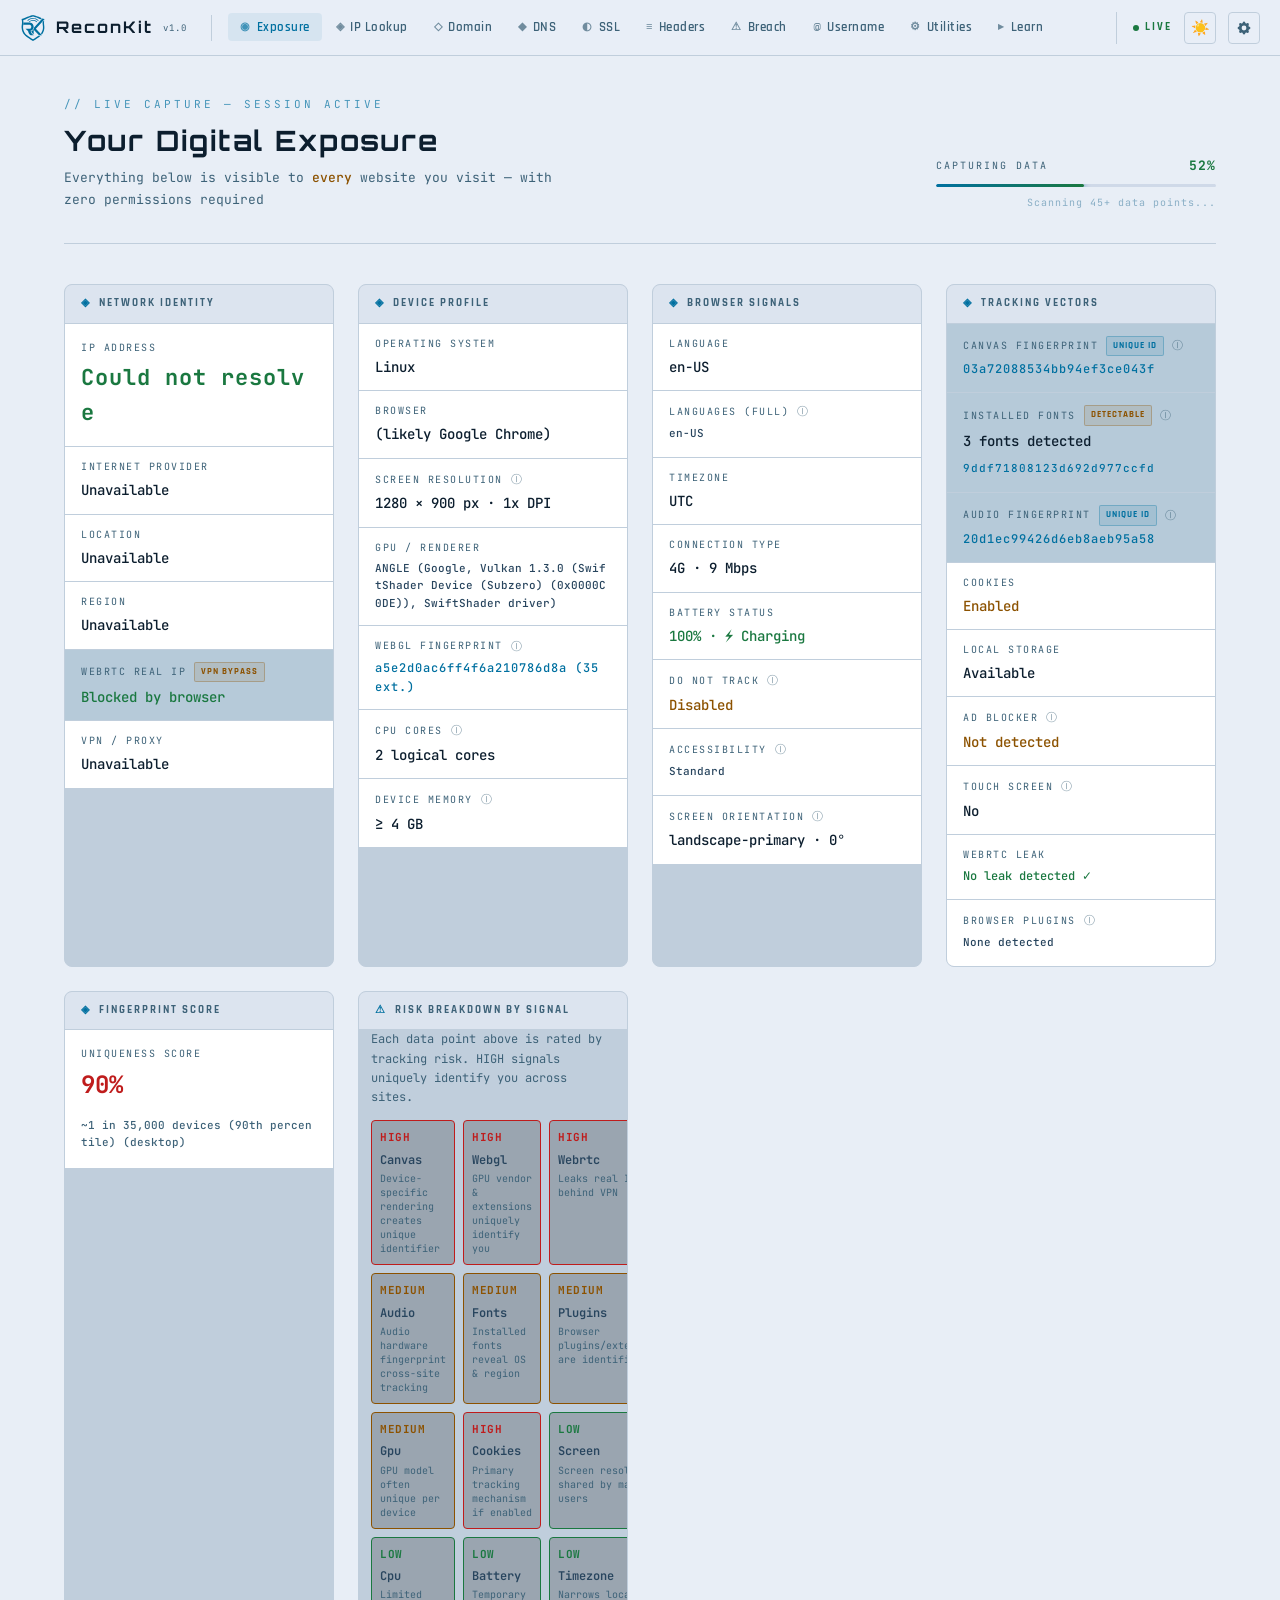
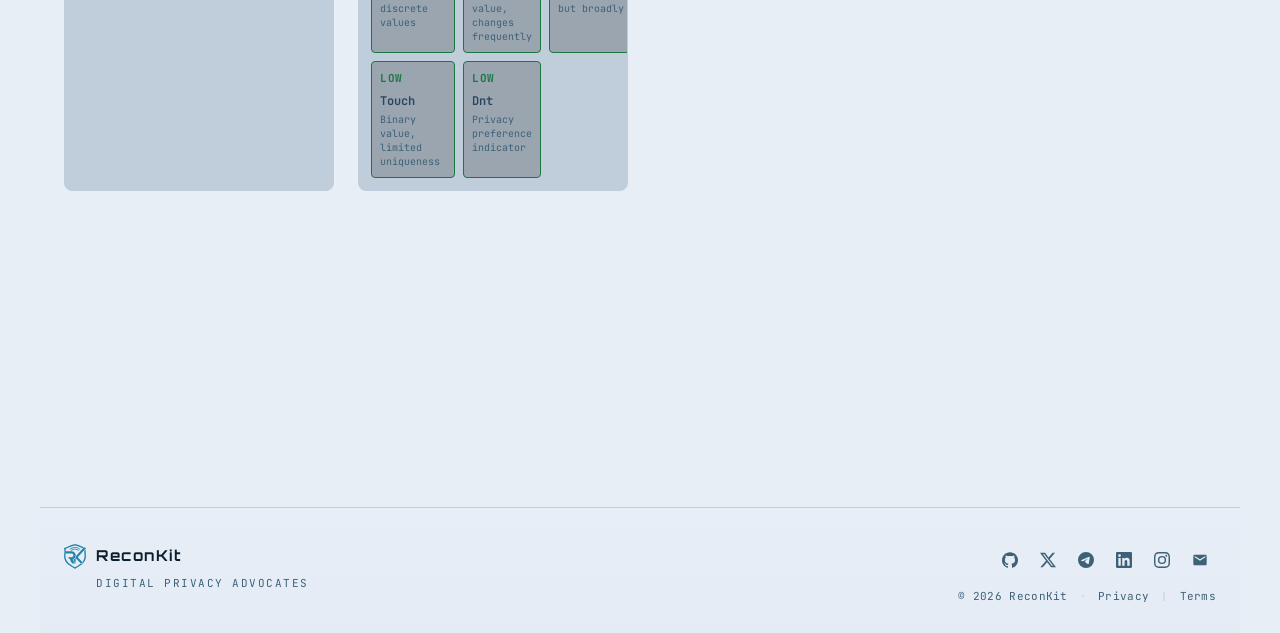
==== index.html @ b0b12876 "Add timeout protection, fix tooltips - tested locally" ====
<!DOCTYPE html>
<html lang="en">
<head>
  <meta charset="UTF-8">
  <meta name="viewport" content="width=device-width, initial-scale=1.0">
  <title>ReconKit — OSINT & Security Toolkit</title>
  <link rel="icon" type="image/svg+xml" href="favicon.svg">
  <link rel="preconnect" href="https://fonts.googleapis.com">
  <link href="https://fonts.googleapis.com/css2?family=JetBrains+Mono:ital,wght@0,300;0,400;0,500;0,700;1,400&family=Rajdhani:wght@500;600;700&display=swap" rel="stylesheet">
  <link rel="stylesheet" href="style.css">
</head>
<body>

<!-- NAVBAR -->
<nav class="navbar">
  <div class="nav-brand">
    <svg class="brand-hex" viewBox="0 0 9290 10550" fill="currentColor" style="fill-rule:evenodd;clip-rule:evenodd;" xmlns="http://www.w3.org/2000/svg">
      <path d="M7738.643,8437.781c-229.147,205.572 -467.789,389.697 -703.908,565.479c-1114.948,830.036 -2030.496,1278.165 -2386.121,1546.74c-355.625,-268.575 -1271.173,-716.704 -2386.121,-1546.74c-992.158,-738.624 -2028.857,-1624.56 -2218.492,-3629.979c-111.076,-1174.645 409.417,-2019.546 -40.326,-3703.83c1127.549,-252.01 1302.457,-501.795 2350.921,-926.39c1008.709,-408.496 2249.348,-679.248 2294.019,-743.06c44.67,63.812 1285.309,334.564 2294.019,743.06c592.116,239.789 905.621,423.824 1269.45,583.993l-404.946,443.285c-292.314,-138.849 -597.246,-297.542 -1080.732,-493.339c-770.318,-311.955 -1676.519,-542.881 -2077.79,-662.424c-401.271,119.543 -1307.472,350.469 -2077.79,662.424c-888.25,359.714 -1173.841,594.193 -1885.724,810.47c113.005,657.268 90.599,1193.023 38.614,1685.485c-55.892,529.474 -157.93,999.179 -106.212,1546.096c168.79,1784.975 1105.891,2564.706 1988.987,3222.137c849.226,632.217 1582.847,1043.31 2042.125,1322.249c459.279,-278.939 1192.899,-690.032 2042.125,-1322.249c78.746,-58.623 157.921,-118.219 236.942,-179.413l10.745,11.292c39.325,41.324 93.875,64.716 150.92,64.716l649.296,0Zm1441.876,-6254.901c-232.519,1355.506 171.895,2141.487 72.709,3190.401c-108.025,1142.381 -490.921,1921.492 -983.874,2517.039l-399.044,-428.385c406.495,-515.525 718.763,-1184.225 809.416,-2142.885c51.717,-546.917 -50.321,-1016.622 -106.212,-1546.096c-29.149,-276.132 -48.998,-565.875 -40.89,-883.02l647.896,-707.054Z"/>
      <path d="M757.074,3054.361l2588.592,0c1143.381,107.417 1565.839,1035.322 1578.218,1703.075c10.329,557.218 -357.32,1576.962 -1358.002,1636.875c174.967,48.746 177.763,233.521 222.301,355.162c216.286,590.721 489.896,1028.26 1209.106,1479.975l-1313.774,0c-611.476,-348.765 -891.708,-931.44 -1062.969,-1704.033l-1036.612,-901.862l1728.68,0c348.713,-6.941 648.748,-425.699 648.473,-842.599c-0.269,-408.086 -295.963,-829.191 -625.202,-809.025l-2652.218,-1.256l73.405,-916.313Z"/>
      <path d="M8300.537,8229.448l-1211.191,0l-2165.462,-2275.57l-1.89,1971.713c-468.466,-295.407 -790.094,-766.552 -989.084,-1384.469c666.399,-244.93 1058.169,-743.455 1169.424,-1501.014l3313.419,-3627.119c231.004,89.548 500.173,172.882 874.126,256.461c-10.72,40.147 -20.889,79.818 -30.529,119.028l-3450.495,3765.555l-1.504,-1.094l2493.186,2676.509Z"/>
      <path d="M3165.897,2908.978l-203.126,-206.747c494.867,-486.198 1203.521,-674.932 1686.307,-673.384c443.551,1.422 1099.958,141.388 1678.029,669.793l-195.548,213.928c-511.238,-467.314 -1091.141,-592.63 -1483.41,-593.888c-424.208,-1.36 -1047.43,163.092 -1482.253,590.297Z"/>
      <path d="M2564.238,2420.863l-205.523,-204.364c649.341,-653.023 1503.795,-959.2 2290.191,-957.612c750.353,1.514 1553.165,256.371 2282.588,942.656l-198.607,211.091c-666.486,-627.07 -1398.956,-862.529 -2084.566,-863.912c-715.711,-1.444 -1493.108,277.817 -2084.083,872.142Z"/>
    </svg>
    <span class="brand-name">ReconKit</span>
    <span class="brand-tag">v1.0</span>
  </div>

  <div class="nav-tools" id="navTools">
    <button class="nav-btn active" data-tool="exposure">
      <span class="nav-icon">◉</span> Exposure
    </button>
    <button class="nav-btn" data-tool="ip">
      <span class="nav-icon">◈</span> IP Lookup
    </button>
    <button class="nav-btn" data-tool="domain">
      <span class="nav-icon">◇</span> Domain
    </button>
    <button class="nav-btn" data-tool="dns">
      <span class="nav-icon">◆</span> DNS
    </button>
    <button class="nav-btn" data-tool="ssl">
      <span class="nav-icon">◐</span> SSL
    </button>
    <button class="nav-btn" data-tool="headers">
      <span class="nav-icon">≡</span> Headers
    </button>
    <button class="nav-btn" data-tool="breach">
      <span class="nav-icon">⚠</span> Breach
    </button>
    <button class="nav-btn" data-tool="username">
      <span class="nav-icon">@</span> Username
    </button>
    <button class="nav-btn" data-tool="utils">
      <span class="nav-icon">⚙</span> Utilities
    </button>
    <a class="nav-btn" href="learn.html" style="text-decoration:none">
      <span class="nav-icon">▸</span> Learn
    </a>
  </div>

  <div class="nav-right">
    <div class="live-indicator">
      <span class="live-dot"></span>
      <span>LIVE</span>
    </div>
    <button class="theme-toggle" id="themeToggle" title="Toggle light/dark mode">🌙</button>
    <button class="settings-btn" id="settingsBtn" title="API Keys">
      <svg viewBox="0 0 20 20" fill="currentColor" width="16" height="16">
        <path fill-rule="evenodd" d="M11.49 3.17c-.38-1.56-2.6-1.56-2.98 0a1.532 1.532 0 01-2.286.948c-1.372-.836-2.942.734-2.106 2.106.54.886.061 2.042-.947 2.287-1.561.379-1.561 2.6 0 2.978a1.532 1.532 0 01.947 2.287c-.836 1.372.734 2.942 2.106 2.106a1.532 1.532 0 012.287.947c.379 1.561 2.6 1.561 2.978 0a1.533 1.533 0 012.287-.947c1.372.836 2.942-.734 2.106-2.106a1.533 1.533 0 01.947-2.287c1.561-.379 1.561-2.6 0-2.978a1.532 1.532 0 01-.947-2.287c.836-1.372-.734-2.942-2.106-2.106a1.532 1.532 0 01-2.287-.947zM10 13a3 3 0 100-6 3 3 0 000 6z" clip-rule="evenodd"/>
      </svg>
    </button>
    <button class="hamburger" id="hamburger">☰</button>
  </div>
</nav>

<!-- MAIN: YOUR EXPOSURE -->
<main class="exposure-main" id="exposureMain">

  <div class="exposure-header">
    <div class="exposure-title-block">
      <div class="exposure-eyebrow">// LIVE CAPTURE — SESSION ACTIVE</div>
      <h1 class="exposure-h1">Your Digital Exposure</h1>
      <p class="exposure-sub">Everything below is visible to <em>every</em> website you visit — with zero permissions required</p>
    </div>
    <div class="scan-block">
      <div class="scan-meta">
        <span id="scanLabel" class="scan-label">INITIALISING CAPTURE</span>
        <span id="scanPct" class="scan-pct">0%</span>
      </div>
      <div class="scan-track">
        <div class="scan-fill" id="scanFill"></div>
      </div>
      <div class="scan-status" id="scanStatus">Scanning 45+ data points...</div>
    </div>
  </div>

  <!-- FINGERPRINT GRID -->
  <div class="fp-grid">

    <!-- NETWORK IDENTITY -->
    <div class="fp-section">
      <div class="fp-section-header">
        <span class="section-bullet">◈</span>
        <span>Network Identity</span>
      </div>
      <div class="fp-card fp-card--large">
        <div class="fp-label">IP Address</div>
        <div class="fp-value fp-value--ip loading" id="v-ip">Resolving...</div>
      </div>
      <div class="fp-card">
        <div class="fp-label">Internet Provider</div>
        <div class="fp-value loading" id="v-isp">Resolving...</div>
      </div>
      <div class="fp-card">
        <div class="fp-label">Location</div>
        <div class="fp-value loading" id="v-loc">Resolving...</div>
      </div>
      <div class="fp-card">
        <div class="fp-label">Region</div>
        <div class="fp-value loading" id="v-reg">Resolving...</div>
      </div>
      <div class="fp-card fp-card--alert">
        <div class="fp-label">
          WebRTC Real IP
          <span class="fp-badge fp-badge--warn">VPN Bypass</span>
        </div>
        <div class="fp-value loading" id="v-webrtc">Probing...</div>
      </div>
      <div class="fp-card">
        <div class="fp-label">VPN / Proxy</div>
        <div class="fp-value loading" id="v-vpn">Checking...</div>
      </div>
    </div>

    <!-- DEVICE PROFILE -->
    <div class="fp-section">
      <div class="fp-section-header">
        <span class="section-bullet">◈</span>
        <span>Device Profile</span>
      </div>
      <div class="fp-card">
        <div class="fp-label">Operating System</div>
        <div class="fp-value" id="v-os">—</div>
      </div>
      <div class="fp-card">
        <div class="fp-label">Browser</div>
        <div class="fp-value" id="v-browser">—</div>
      </div>
      <div class="fp-card">
        <div class="fp-label">Screen Resolution</div>
        <div class="fp-value" id="v-screen">—</div>
      </div>
      <div class="fp-card">
        <div class="fp-label">GPU / Renderer</div>
        <div class="fp-value fp-value--small" id="v-gpu">—</div>
      </div>
      <div class="fp-card">
        <div class="fp-label">WebGL Fingerprint</div>
        <div class="fp-value fp-value--hash" id="v-webgl-hash">Generating...</div>
      </div>
      <div class="fp-card">
        <div class="fp-label">CPU Cores</div>
        <div class="fp-value" id="v-cpu">—</div>
      </div>
      <div class="fp-card">
        <div class="fp-label">Device Memory</div>
        <div class="fp-value" id="v-ram">—</div>
      </div>
    </div>

    <!-- BROWSER SIGNALS -->
    <div class="fp-section">
      <div class="fp-section-header">
        <span class="section-bullet">◈</span>
        <span>Browser Signals</span>
      </div>
      <div class="fp-card">
        <div class="fp-label">Language</div>
        <div class="fp-value" id="v-lang">—</div>
      </div>
      <div class="fp-card">
        <div class="fp-label">Languages (Full)</div>
        <div class="fp-value fp-value--small" id="v-langs">—</div>
      </div>
      <div class="fp-card">
        <div class="fp-label">Timezone</div>
        <div class="fp-value" id="v-tz">—</div>
      </div>
      <div class="fp-card">
        <div class="fp-label">Connection Type</div>
        <div class="fp-value" id="v-conn">—</div>
      </div>
      <div class="fp-card">
        <div class="fp-label">Battery Status</div>
        <div class="fp-value" id="v-battery">—</div>
      </div>
      <div class="fp-card">
        <div class="fp-label">Do Not Track</div>
        <div class="fp-value" id="v-dnt">—</div>
      </div>
      <div class="fp-card">
        <div class="fp-label">Accessibility</div>
        <div class="fp-value fp-value--small" id="v-a11y">—</div>
      </div>
      <div class="fp-card">
        <div class="fp-label">Screen Orientation</div>
        <div class="fp-value" id="v-orientation">—</div>
      </div>
    </div>

    <!-- TRACKING VECTORS -->
    <div class="fp-section">
      <div class="fp-section-header">
        <span class="section-bullet">◈</span>
        <span>Tracking Vectors</span>
      </div>
      <div class="fp-card fp-card--alert">
        <div class="fp-label">
          Canvas Fingerprint
          <span class="fp-badge fp-badge--info">Unique ID</span>
        </div>
        <div class="fp-value fp-value--hash" id="v-canvas">Generating...</div>
      </div>
      <div class="fp-card fp-card--alert">
        <div class="fp-label">
          Installed Fonts
          <span class="fp-badge fp-badge--warn">Detectable</span>
        </div>
        <div class="fp-value" id="v-fonts">Scanning...</div>
        <div class="fp-value fp-value--hash" style="font-size:11px;margin-top:4px" id="v-fonts-hash">—</div>
      </div>
      <div class="fp-card fp-card--alert">
        <div class="fp-label">
          Audio Fingerprint
          <span class="fp-badge fp-badge--info">Unique ID</span>
        </div>
        <div class="fp-value fp-value--hash" id="v-audio">Rendering...</div>
      </div>
      <div class="fp-card">
        <div class="fp-label">Cookies</div>
        <div class="fp-value" id="v-cookies">—</div>
      </div>
      <div class="fp-card">
        <div class="fp-label">Local Storage</div>
        <div class="fp-value" id="v-storage">—</div>
      </div>
      <div class="fp-card">
        <div class="fp-label">Ad Blocker</div>
        <div class="fp-value" id="v-adblock">—</div>
      </div>
      <div class="fp-card">
        <div class="fp-label">Touch Screen</div>
        <div class="fp-value" id="v-touch">—</div>
      </div>
      <div class="fp-card">
        <div class="fp-label">WebRTC Leak</div>
        <div class="fp-value" id="v-webrtc-local" style="font-size:12px">—</div>
      </div>
      <div class="fp-card">
        <div class="fp-label">Browser Plugins</div>
        <div class="fp-value fp-value--small" id="v-plugins">—</div>
      </div>
    </div>

    <!-- FINGERPRINT METRICS -->
    <div class="fp-section">
      <div class="fp-section-header">
        <span class="section-bullet">◈</span>
        <span>Fingerprint Score</span>
      </div>
      <div class="fp-card fp-card--large">
        <div class="fp-label">Uniqueness Score</div>
        <div class="fp-value" id="v-uniqueness-score" style="font-size: 24px; font-weight: 700; color: var(--amber);">—%</div>
        <div class="fp-value fp-value--small" id="v-uniqueness-estimate" style="margin-top: 8px; color: var(--text-muted)">—</div>
      </div>
    </div>

    <!-- RISK BREAKDOWN -->
    <div class="fp-section fp-section--risk-breakdown">
      <div class="fp-section-header">
        <span class="section-bullet">⚠</span>
        <span>Risk Breakdown by Signal</span>
      </div>
      <p style="font-size:12px;color:var(--text-muted);margin-bottom:12px;padding:0 12px">Each data point above is rated by tracking risk. HIGH signals uniquely identify you across sites.</p>
      <div id="risk-breakdown-container" style="display:grid;grid-template-columns:1fr 1fr 1fr;gap:8px;padding:0 12px 12px 12px;margin-bottom:0">
        <!-- Populated by JavaScript -->
      </div>
    </div>

  </div><!-- /fp-grid -->

  <!-- CTA BLOCK -->
  <div class="cta-block" id="ctaBlock">
    <div class="cta-captured" id="ctaCaptured"></div>
    <div id="cta-buttons-container" style="display:flex;gap:12px;flex-wrap:wrap;justify-content:center">
      <button class="cta-btn" id="ctaBtn" onclick="openPanel('learn')">
        <span>This took 3 seconds. Learn how to take it back</span>
        <span class="cta-arrow">→</span>
      </button>
      <button class="cta-btn" id="rescanBtn" style="display:none;border-color:var(--cyan);background:none" onclick="location.reload()">
        <span>🔄 Re-scan for Changes</span>
        <span class="cta-arrow">→</span>
      </button>
    </div>
    <p class="cta-sub">No data is stored. This runs entirely in your browser.</p>
  </div>

</main>

<!-- ─── TOOL PANEL (slides in from right) ─── -->
<div class="panel-backdrop" id="panelBackdrop" onclick="closePanel()"></div>
<aside class="tool-panel" id="toolPanel">
  <div class="panel-header">
    <div>
      <div class="panel-eyebrow" id="panelEyebrow">RECONKIT TOOL</div>
      <div class="panel-title" id="panelTitle">Tool Name</div>
    </div>
    <button class="panel-close" onclick="closePanel()">✕</button>
  </div>
  <div class="panel-body" id="panelBody">
    <!-- Dynamically loaded -->
  </div>
</aside>

<!-- ─── SETTINGS MODAL ─── -->
<div class="modal-overlay" id="settingsModal">
  <div class="modal">
    <div class="modal-header">
      <span>API Key Settings</span>
      <button class="modal-close" onclick="closeSettings()">✕</button>
    </div>
    <div class="modal-body">
      <p class="modal-note">Keys are saved locally in your browser. Never sent anywhere except the respective API.</p>
      <div class="api-row">
        <label>AbuseIPDB <a href="https://www.abuseipdb.com/register" target="_blank" rel="noopener">Get free key ↗</a></label>
        <input type="text" id="key-abuseipdb" placeholder="Paste your AbuseIPDB key...">
      </div>
      <div class="api-row">
        <label>VirusTotal <a href="https://www.virustotal.com/gui/join-us" target="_blank" rel="noopener">Get free key ↗</a></label>
        <input type="text" id="key-virustotal" placeholder="Paste your VirusTotal key...">
      </div>
      <div class="api-row">
        <label>HaveIBeenPwned <a href="https://haveibeenpwned.com/API/Key" target="_blank" rel="noopener">Get key ($3.50/mo) ↗</a></label>
        <input type="text" id="key-hibp" placeholder="Paste your HIBP key...">
      </div>
      <button class="btn-primary" onclick="saveAPIKeys()">Save Keys</button>
    </div>
  </div>
</div>

<!-- FOOTER -->
<footer class="site-footer">
  <div class="footer-inner">
    <div class="footer-left">
      <div class="footer-brand">
        <svg class="footer-hex" viewBox="0 0 9290 10550" fill="currentColor" style="fill-rule:evenodd;clip-rule:evenodd;" xmlns="http://www.w3.org/2000/svg">
          <path d="M7738.643,8437.781c-229.147,205.572 -467.789,389.697 -703.908,565.479c-1114.948,830.036 -2030.496,1278.165 -2386.121,1546.74c-355.625,-268.575 -1271.173,-716.704 -2386.121,-1546.74c-992.158,-738.624 -2028.857,-1624.56 -2218.492,-3629.979c-111.076,-1174.645 409.417,-2019.546 -40.326,-3703.83c1127.549,-252.01 1302.457,-501.795 2350.921,-926.39c1008.709,-408.496 2249.348,-679.248 2294.019,-743.06c44.67,63.812 1285.309,334.564 2294.019,743.06c592.116,239.789 905.621,423.824 1269.45,583.993l-404.946,443.285c-292.314,-138.849 -597.246,-297.542 -1080.732,-493.339c-770.318,-311.955 -1676.519,-542.881 -2077.79,-662.424c-401.271,119.543 -1307.472,350.469 -2077.79,662.424c-888.25,359.714 -1173.841,594.193 -1885.724,810.47c113.005,657.268 90.599,1193.023 38.614,1685.485c-55.892,529.474 -157.93,999.179 -106.212,1546.096c168.79,1784.975 1105.891,2564.706 1988.987,3222.137c849.226,632.217 1582.847,1043.31 2042.125,1322.249c459.279,-278.939 1192.899,-690.032 2042.125,-1322.249c78.746,-58.623 157.921,-118.219 236.942,-179.413l10.745,11.292c39.325,41.324 93.875,64.716 150.92,64.716l649.296,0Zm1441.876,-6254.901c-232.519,1355.506 171.895,2141.487 72.709,3190.401c-108.025,1142.381 -490.921,1921.492 -983.874,2517.039l-399.044,-428.385c406.495,-515.525 718.763,-1184.225 809.416,-2142.885c51.717,-546.917 -50.321,-1016.622 -106.212,-1546.096c-29.149,-276.132 -48.998,-565.875 -40.89,-883.02l647.896,-707.054Z"/>
          <path d="M757.074,3054.361l2588.592,0c1143.381,107.417 1565.839,1035.322 1578.218,1703.075c10.329,557.218 -357.32,1576.962 -1358.002,1636.875c174.967,48.746 177.763,233.521 222.301,355.162c216.286,590.721 489.896,1028.26 1209.106,1479.975l-1313.774,0c-611.476,-348.765 -891.708,-931.44 -1062.969,-1704.033l-1036.612,-901.862l1728.68,0c348.713,-6.941 648.748,-425.699 648.473,-842.599c-0.269,-408.086 -295.963,-829.191 -625.202,-809.025l-2652.218,-1.256l73.405,-916.313Z"/>
          <path d="M8300.537,8229.448l-1211.191,0l-2165.462,-2275.57l-1.89,1971.713c-468.466,-295.407 -790.094,-766.552 -989.084,-1384.469c666.399,-244.93 1058.169,-743.455 1169.424,-1501.014l3313.419,-3627.119c231.004,89.548 500.173,172.882 874.126,256.461c-10.72,40.147 -20.889,79.818 -30.529,119.028l-3450.495,3765.555l-1.504,-1.094l2493.186,2676.509Z"/>
          <path d="M3165.897,2908.978l-203.126,-206.747c494.867,-486.198 1203.521,-674.932 1686.307,-673.384c443.551,1.422 1099.958,141.388 1678.029,669.793l-195.548,213.928c-511.238,-467.314 -1091.141,-592.63 -1483.41,-593.888c-424.208,-1.36 -1047.43,163.092 -1482.253,590.297Z"/>
          <path d="M2564.238,2420.863l-205.523,-204.364c649.341,-653.023 1503.795,-959.2 2290.191,-957.612c750.353,1.514 1553.165,256.371 2282.588,942.656l-198.607,211.091c-666.486,-627.07 -1398.956,-862.529 -2084.566,-863.912c-715.711,-1.444 -1493.108,277.817 -2084.083,872.142Z"/>
        </svg>
        <span class="footer-brand-text">ReconKit</span>
      </div>
      <span class="footer-tagline">Digital Privacy Advocates</span>
    </div>
    <div class="footer-right">
      <div class="footer-social">
        <a href="#" class="footer-social-link" title="GitHub" aria-label="GitHub">
          <svg viewBox="0 0 24 24" xmlns="http://www.w3.org/2000/svg"><path d="M12 .297c-6.63 0-12 5.373-12 12 0 5.303 3.438 9.8 8.205 11.385.6.113.82-.258.82-.577 0-.285-.01-1.04-.015-2.04-3.338.724-4.042-1.61-4.042-1.61C4.422 18.07 3.633 17.7 3.633 17.7c-1.087-.744.084-.729.084-.729 1.205.084 1.838 1.236 1.838 1.236 1.07 1.835 2.809 1.305 3.495.998.108-.776.417-1.305.76-1.605-2.665-.3-5.466-1.332-5.466-5.93 0-1.31.465-2.38 1.235-3.22-.135-.303-.54-1.523.105-3.176 0 0 1.005-.322 3.3 1.23.96-.267 1.98-.399 3-.405 1.02.006 2.04.138 3 .405 2.28-1.552 3.285-1.23 3.285-1.23.645 1.653.24 2.873.12 3.176.765.84 1.23 1.91 1.23 3.22 0 4.61-2.805 5.625-5.475 5.92.42.36.81 1.096.81 2.22 0 1.606-.015 2.896-.015 3.286 0 .315.21.69.825.57C20.565 22.092 24 17.592 24 12.297c0-6.627-5.373-12-12-12"/></svg>
        </a>
        <a href="#" class="footer-social-link" title="X" aria-label="X">
          <svg viewBox="0 0 24 24" xmlns="http://www.w3.org/2000/svg"><path d="M18.901 1.153h3.68l-8.04 9.19L24 22.846h-7.406l-5.8-7.584-6.638 7.584H.474l8.6-9.83L0 1.154h7.594l5.243 6.932ZM17.61 20.644h2.039L6.486 3.24H4.298Z"/></svg>
        </a>
        <a href="#" class="footer-social-link" title="Telegram" aria-label="Telegram">
          <svg viewBox="0 0 24 24" xmlns="http://www.w3.org/2000/svg"><path d="M11.944 0A12 12 0 0 0 0 12a12 12 0 0 0 12 12 12 12 0 0 0 12-12A12 12 0 0 0 12 0a12 12 0 0 0-.056 0zm4.962 7.224c.1-.002.321.023.465.14a.506.506 0 0 1 .171.325c.016.093.036.306.02.472-.18 1.898-.962 6.502-1.36 8.627-.168.9-.499 1.201-.82 1.23-.696.065-1.225-.46-1.9-.902-1.056-.693-1.653-1.124-2.678-1.8-1.185-.78-.417-1.21.258-1.91.177-.184 3.247-2.977 3.307-3.23.007-.032.014-.15-.056-.212s-.174-.041-.249-.024c-.106.024-1.793 1.14-5.061 3.345-.48.33-.913.49-1.302.48-.428-.008-1.252-.241-1.865-.44-.752-.245-1.349-.374-1.297-.789.027-.216.325-.437.893-.663 3.498-1.524 5.83-2.529 6.998-3.014 3.332-1.386 4.025-1.627 4.476-1.635z"/></svg>
        </a>
        <a href="#" class="footer-social-link" title="LinkedIn" aria-label="LinkedIn">
          <svg viewBox="0 0 24 24" xmlns="http://www.w3.org/2000/svg"><path d="M20.447 20.452h-3.554v-5.569c0-1.328-.027-3.037-1.852-3.037-1.853 0-2.136 1.445-2.136 2.939v5.667H9.351V9h3.414v1.561h.046c.477-.9 1.637-1.85 3.37-1.85 3.601 0 4.267 2.37 4.267 5.455v6.286zM5.337 7.433a2.062 2.062 0 0 1-2.063-2.065 2.064 2.064 0 1 1 2.063 2.065zm1.782 13.019H3.555V9h3.564v11.452zM22.225 0H1.771C.792 0 0 .774 0 1.729v20.542C0 23.227.792 24 1.771 24h20.451C23.2 24 24 23.227 24 22.271V1.729C24 .774 23.2 0 22.222 0h.003z"/></svg>
        </a>
        <a href="#" class="footer-social-link" title="Instagram" aria-label="Instagram">
          <svg viewBox="0 0 24 24" xmlns="http://www.w3.org/2000/svg"><path d="M12 2.163c3.204 0 3.584.012 4.85.07 3.252.148 4.771 1.691 4.919 4.919.058 1.265.069 1.645.069 4.849 0 3.205-.012 3.584-.069 4.849-.149 3.225-1.664 4.771-4.919 4.919-1.266.058-1.644.07-4.85.07-3.204 0-3.584-.012-4.849-.07-3.26-.149-4.771-1.699-4.919-4.92-.058-1.265-.07-1.644-.07-4.849 0-3.204.013-3.583.07-4.849.149-3.227 1.664-4.771 4.919-4.919 1.266-.057 1.645-.069 4.849-.069zm0-2.163c-3.259 0-3.667.014-4.947.072-4.358.2-6.78 2.618-6.98 6.98-.059 1.281-.073 1.689-.073 4.948 0 3.259.014 3.668.072 4.948.2 4.358 2.618 6.78 6.98 6.98 1.281.058 1.689.072 4.948.072 3.259 0 3.668-.014 4.948-.072 4.354-.2 6.782-2.618 6.979-6.98.059-1.28.073-1.689.073-4.948 0-3.259-.014-3.667-.072-4.947-.196-4.354-2.617-6.78-6.979-6.98C15.668.014 15.259 0 12 0zm0 5.838a6.162 6.162 0 1 0 0 12.324 6.162 6.162 0 0 0 0-12.324zM12 16a4 4 0 1 1 0-8 4 4 0 0 1 0 8zm6.406-11.845a1.44 1.44 0 1 0 0 2.881 1.44 1.44 0 0 0 0-2.881z"/></svg>
        </a>
        <a href="mailto:#" class="footer-social-link" title="Email" aria-label="Email">
          <svg viewBox="0 0 24 24" xmlns="http://www.w3.org/2000/svg"><path d="M20 4H4c-1.1 0-2 .9-2 2v12c0 1.1.9 2 2 2h16c1.1 0 2-.9 2-2V6c0-1.1-.9-2-2-2zm0 4-8 5-8-5V6l8 5 8-5v2z"/></svg>
        </a>
      </div>
      <div class="footer-bottom-row">
        <span>&#169; 2026 ReconKit</span>
        <span class="footer-link-divider">&#183;</span>
        <a href="privacy.html" class="footer-link">Privacy</a>
        <span class="footer-link-divider">|</span>
        <a href="terms.html" class="footer-link">Terms</a>
      </div>
    </div>
  </div>
</footer>

<script src="script.js"></script>
</body>
</html>
---- style.css ----
@import url('https://fonts.googleapis.com/css2?family=Orbitron:wght@500;700;900&family=JetBrains+Mono:ital,wght@0,300;0,400;0,500;0,700;1,400&family=Rajdhani:wght@500;600;700&display=swap');

/* ─── DESIGN TOKENS ─── */
:root {
  --bg:         #0b1622;
  --bg2:        #0f1e2e;
  --bg3:        #132030;
  --surface:    #172638;
  --surface2:   #1d2f42;
  --border:     #1f3a56;
  --border2:    #2b5070;

  --cyan:       #00e5ff;
  --cyan-dim:   rgba(0, 229, 255, 0.12);
  --cyan-glow:  0 0 20px rgba(0, 229, 255, 0.25);
  --green:      #00ff88;
  --green-dim:  rgba(0, 255, 136, 0.10);
  --red:        #ff3d3d;
  --red-dim:    rgba(255, 61, 61, 0.13);
  --amber:      #ffaa00;
  --amber-dim:  rgba(255, 170, 0, 0.12);

  --text:       #b8d4e8;
  --text-bright:#e8f4ff;
  --text-muted: #7aaac8;
  --text-dim:   #3d6680;

  --font-brand: 'Orbitron', monospace;
  --font-mono:  'JetBrains Mono', monospace;
  --font-ui:    'Rajdhani', sans-serif;

  --navbar-h:   56px;
  --panel-w:    480px;
  --radius:     4px;
  --radius-lg:  8px;
}

/* ─── RESET ─── */
*, *::before, *::after { box-sizing: border-box; margin: 0; padding: 0; }

html { scroll-behavior: smooth; }

body {
  background: var(--bg);
  color: var(--text);
  font-family: var(--font-mono);
  font-size: 13px;
  line-height: 1.6;
  min-height: 100vh;
  overflow-x: hidden;
}

/* Scanline overlay */
body::before {
  content: '';
  position: fixed;
  inset: 0;
  background: repeating-linear-gradient(
    0deg,
    transparent,
    transparent 2px,
    rgba(0, 0, 0, 0.015) 2px,
    rgba(0, 0, 0, 0.015) 4px
  );
  pointer-events: none;
  z-index: 1000;
}

a { color: var(--cyan); text-decoration: none; }
a:hover { text-decoration: underline; }

/* ─── NAVBAR ─── */
.navbar {
  position: fixed;
  top: 0; left: 0; right: 0;
  height: var(--navbar-h);
  background: rgba(15, 30, 46, 0.97);
  border-bottom: 1px solid var(--border);
  display: flex;
  align-items: center;
  gap: 0;
  z-index: 900;
  backdrop-filter: blur(12px);
  -webkit-backdrop-filter: blur(12px);
  padding: 0 20px;
}

.nav-brand {
  display: flex;
  align-items: center;
  gap: 10px;
  padding-right: 24px;
  border-right: 1px solid var(--border);
  flex-shrink: 0;
}

.brand-hex {
  width: 26px;
  height: 26px;
  color: var(--cyan);
}

.brand-name {
  font-family: var(--font-brand);
  font-size: 16px;
  font-weight: 700;
  color: var(--text-bright);
  letter-spacing: 2px;
}

.brand-tag {
  font-size: 9px;
  color: var(--text-muted);
  letter-spacing: 1px;
  margin-top: 2px;
}

.nav-tools {
  display: flex;
  align-items: center;
  gap: 2px;
  padding: 0 16px;
  flex: 1;
  overflow-x: auto;
  scrollbar-width: none;
}
.nav-tools::-webkit-scrollbar { display: none; }

.nav-btn {
  background: none;
  border: none;
  color: var(--text-muted);
  font-family: var(--font-ui);
  font-size: 13px;
  font-weight: 600;
  letter-spacing: 0.5px;
  padding: 6px 12px;
  border-radius: var(--radius);
  cursor: pointer;
  display: flex;
  align-items: center;
  gap: 6px;
  white-space: nowrap;
  transition: color 0.2s, background 0.2s;
}

.nav-btn:hover {
  color: var(--text);
  background: var(--surface);
}

.nav-btn.active {
  color: var(--cyan);
  background: var(--cyan-dim);
}

.nav-icon {
  font-size: 11px;
  opacity: 0.7;
}

.nav-right {
  display: flex;
  align-items: center;
  gap: 12px;
  padding-left: 16px;
  border-left: 1px solid var(--border);
  flex-shrink: 0;
}

.live-indicator {
  display: flex;
  align-items: center;
  gap: 6px;
  font-family: var(--font-ui);
  font-size: 11px;
  font-weight: 700;
  color: var(--green);
  letter-spacing: 2px;
}

.live-dot {
  width: 6px; height: 6px;
  border-radius: 50%;
  background: var(--green);
  animation: livePulse 1.5s ease-in-out infinite;
}

@keyframes livePulse {
  0%, 100% { opacity: 1; box-shadow: 0 0 6px var(--green); }
  50% { opacity: 0.4; box-shadow: none; }
}

.settings-btn {
  background: none;
  border: 1px solid var(--border);
  color: var(--text-muted);
  width: 32px; height: 32px;
  border-radius: var(--radius);
  cursor: pointer;
  display: flex;
  align-items: center;
  justify-content: center;
  transition: color 0.2s, border-color 0.2s;
}
.settings-btn:hover { color: var(--cyan); border-color: var(--cyan); }

.hamburger {
  display: none;
  background: none;
  border: none;
  color: var(--text-muted);
  font-size: 20px;
  cursor: pointer;
  padding: 4px;
}

/* ─── EXPOSURE MAIN ─── */
.exposure-main {
  margin-top: var(--navbar-h);
  padding: 40px 24px 20px;
  max-width: 1200px;
  margin-left: auto;
  margin-right: auto;
  margin-top: calc(var(--navbar-h) + 0px);
}

/* ─── EXPOSURE HEADER ─── */
.exposure-header {
  display: grid;
  grid-template-columns: 1fr auto;
  gap: 40px;
  align-items: end;
  margin-bottom: 40px;
  padding-bottom: 32px;
  border-bottom: 1px solid var(--border);
}

.exposure-eyebrow {
  font-size: 11px;
  letter-spacing: 3px;
  color: var(--cyan);
  margin-bottom: 10px;
  opacity: 0.7;
}

.exposure-h1 {
  font-family: var(--font-brand);
  font-size: 28px;
  font-weight: 700;
  color: var(--text-bright);
  letter-spacing: 2px;
  margin-bottom: 10px;
  line-height: 1.2;
}

.exposure-sub {
  font-size: 13px;
  color: var(--text-muted);
  line-height: 1.7;
  max-width: 500px;
}
.exposure-sub em { color: var(--amber); font-style: normal; font-weight: 500; }

.scan-block {
  min-width: 280px;
  max-width: 320px;
}

.scan-meta {
  display: flex;
  justify-content: space-between;
  align-items: center;
  margin-bottom: 8px;
}

.scan-label {
  font-size: 10px;
  letter-spacing: 2px;
  color: var(--text-muted);
}

.scan-pct {
  font-size: 13px;
  font-weight: 700;
  color: var(--green);
  letter-spacing: 1px;
}

.scan-track {
  height: 3px;
  background: var(--surface2);
  border-radius: 2px;
  overflow: hidden;
  margin-bottom: 8px;
}

.scan-fill {
  height: 100%;
  width: 0%;
  background: linear-gradient(90deg, var(--cyan), var(--green));
  border-radius: 2px;
  transition: width 0.08s linear;
  box-shadow: 0 0 8px var(--cyan);
}

.scan-status {
  font-size: 10px;
  color: var(--text-dim);
  letter-spacing: 1px;
  text-align: right;
}

/* ─── FINGERPRINT GRID ─── */
.fp-grid {
  display: grid;
  grid-template-columns: repeat(auto-fit, minmax(260px, 1fr));
  gap: 24px;
  margin-bottom: 12px;
}

.fp-section {
  display: flex;
  flex-direction: column;
  gap: 1px;
  background: var(--border);
  border: 1px solid var(--border);
  border-radius: var(--radius-lg);
  overflow: hidden;
}

.fp-section-header {
  display: flex;
  align-items: center;
  gap: 8px;
  padding: 10px 16px;
  background: var(--surface);
  font-family: var(--font-ui);
  font-size: 11px;
  font-weight: 700;
  letter-spacing: 2px;
  color: var(--text-muted);
  text-transform: uppercase;
}

.section-bullet { color: var(--cyan); }

.fp-card {
  background: var(--bg2);
  padding: 12px 16px;
  display: flex;
  flex-direction: column;
  gap: 4px;
  transition: background 0.15s;
}

.fp-card:hover { background: var(--surface2); }

.fp-card--large { padding: 16px; }

.fp-card--alert { background: rgba(0, 229, 255, 0.03); }
.fp-card--alert:hover { background: rgba(0, 229, 255, 0.06); }

.fp-label {
  font-size: 10px;
  letter-spacing: 1.5px;
  color: var(--text-muted);
  text-transform: uppercase;
  display: flex;
  align-items: center;
  gap: 8px;
}

.fp-badge {
  font-size: 9px;
  letter-spacing: 1px;
  padding: 2px 6px;
  border-radius: 2px;
  font-family: var(--font-ui);
  font-weight: 700;
}

.fp-badge--warn {
  background: var(--amber-dim);
  color: var(--amber);
  border: 1px solid rgba(255, 170, 0, 0.3);
}

.fp-badge--info {
  background: var(--cyan-dim);
  color: var(--cyan);
  border: 1px solid rgba(0, 229, 255, 0.3);
}

.fp-value {
  font-size: 14px;
  color: var(--text-bright);
  font-weight: 500;
  word-break: break-all;
  min-height: 20px;
}

.fp-value--ip {
  font-size: 22px;
  font-weight: 700;
  color: var(--green);
  letter-spacing: 1px;
}

.fp-value--small { font-size: 11px; color: var(--text); }
.fp-value--hash  { font-size: 12px; color: var(--cyan); letter-spacing: 1px; }

.fp-value.loading {
  color: var(--text-dim);
  font-size: 12px;
  animation: loadPulse 1.4s ease-in-out infinite;
  text-shadow: 0 0 8px rgba(0, 229, 255, 0.15);
}

@keyframes loadPulse {
  0%, 100% { opacity: 1; }
  50% { opacity: 0.3; }
}

/* Glow effect on fingerprinting cards */
.fp-card--alert.loading-parent .fp-value.loading {
  text-shadow: 0 0 12px rgba(0, 229, 255, 0.3);
}

/* Highlight for changed values */
.fp-value.changed {
  animation: highlightPulse 0.8s ease-out forwards;
}

@keyframes highlightPulse {
  0% { background: rgba(255, 170, 0, 0.5); box-shadow: 0 0 8px rgba(255, 170, 0, 0.4); }
  100% { background: transparent; box-shadow: none; }
}

/* Keyboard focus states for accessibility */
.fp-card:focus-within {
  outline: 2px solid var(--cyan);
  outline-offset: -1px;
}

.fp-value:focus {
  outline: 1px dotted var(--cyan);
  outline-offset: 2px;
}

/* Info icon styling for tooltips */
.info-icon {
  display: inline-block;
  cursor: help;
  user-select: none;
  transition: opacity 0.2s, text-shadow 0.2s;
}

.fp-label:hover .info-icon {
  opacity: 1 !important;
  text-shadow: 0 0 4px rgba(0, 229, 255, 0.6);
}

/* Tooltip styling using title attribute */
.fp-label[title], .info-icon[title], .fp-value[title] {
  position: relative;
  cursor: help;
}

/* Status colors */
.val--good  { color: var(--green) !important; }
.val--warn  { color: var(--amber) !important; }
.val--bad   { color: var(--red) !important; }
.val--info  { color: var(--cyan) !important; }

/* ─── CTA BLOCK ─── */
.cta-block {
  display: flex;
  flex-direction: column;
  align-items: center;
  gap: 16px;
  padding: 48px 24px;
  border: 1px solid var(--border);
  border-radius: var(--radius-lg);
  background: var(--surface);
  text-align: center;
  opacity: 0;
  transition: opacity 0.8s ease;
}
.cta-block.visible { opacity: 1; }

.cta-captured {
  font-size: 11px;
  letter-spacing: 2px;
  color: var(--text-muted);
}

.cta-btn {
  display: inline-flex;
  align-items: center;
  gap: 12px;
  background: var(--cyan-dim);
  border: 1px solid var(--cyan);
  color: var(--cyan);
  font-family: var(--font-mono);
  font-size: 15px;
  font-weight: 500;
  padding: 14px 28px;
  border-radius: var(--radius);
  cursor: pointer;
  transition: background 0.2s, box-shadow 0.2s;
  letter-spacing: 0.5px;
}

.cta-btn:hover {
  background: rgba(0, 229, 255, 0.25);
  box-shadow: var(--cyan-glow);
}

.cta-btn.cta-export {
  background: none;
  border: 1px solid var(--green);
  color: var(--green);
}

.cta-btn.cta-export:hover {
  background: rgba(0, 255, 136, 0.15);
  box-shadow: 0 0 12px rgba(0, 255, 136, 0.2);
}

.cta-arrow {
  font-size: 20px;
  transition: transform 0.2s;
}
.cta-btn:hover .cta-arrow { transform: translateX(4px); }

.cta-sub {
  font-size: 11px;
  color: var(--text-dim);
  letter-spacing: 1px;
}

/* ─── TOOL PANEL ─── */
.panel-backdrop {
  position: fixed;
  inset: 0;
  background: rgba(2, 8, 16, 0.7);
  z-index: 800;
  opacity: 0;
  pointer-events: none;
  transition: opacity 0.3s ease;
  backdrop-filter: blur(4px);
}
.panel-backdrop.open {
  opacity: 1;
  pointer-events: all;
}

.tool-panel {
  position: fixed;
  top: var(--navbar-h);
  right: 0;
  bottom: 0;
  width: var(--panel-w);
  max-width: 100vw;
  background: var(--bg2);
  border-left: 1px solid var(--border2);
  z-index: 850;
  display: flex;
  flex-direction: column;
  transform: translateX(100%);
  transition: transform 0.35s cubic-bezier(0.4, 0, 0.2, 1);
  overflow: hidden;
}
.tool-panel.open { transform: translateX(0); }

.panel-header {
  display: flex;
  align-items: flex-start;
  justify-content: space-between;
  padding: 20px 24px;
  border-bottom: 1px solid var(--border);
  flex-shrink: 0;
}

.panel-eyebrow {
  font-size: 9px;
  letter-spacing: 3px;
  color: var(--cyan);
  margin-bottom: 4px;
  opacity: 0.7;
}

.panel-title {
  font-family: var(--font-ui);
  font-size: 18px;
  font-weight: 700;
  color: var(--text-bright);
  letter-spacing: 1px;
}

.panel-close {
  background: none;
  border: 1px solid var(--border);
  color: var(--text-muted);
  width: 28px; height: 28px;
  border-radius: var(--radius);
  cursor: pointer;
  font-size: 12px;
  display: flex;
  align-items: center;
  justify-content: center;
  flex-shrink: 0;
  transition: color 0.2s, border-color 0.2s;
}
.panel-close:hover { color: var(--red); border-color: var(--red); }

.panel-body {
  flex: 1;
  overflow-y: auto;
  padding: 24px;
  scrollbar-width: thin;
  scrollbar-color: var(--border2) transparent;
}
.panel-body::-webkit-scrollbar { width: 4px; }
.panel-body::-webkit-scrollbar-track { background: transparent; }
.panel-body::-webkit-scrollbar-thumb { background: var(--border2); border-radius: 2px; }

/* ─── TOOL UI COMPONENTS ─── */
.tool-form {
  display: flex;
  flex-direction: column;
  gap: 16px;
  margin-bottom: 24px;
}

.tool-label {
  font-size: 10px;
  letter-spacing: 2px;
  color: var(--text-muted);
  text-transform: uppercase;
  margin-bottom: 6px;
  display: block;
}

.tool-input {
  width: 100%;
  background: var(--surface);
  border: 1px solid var(--border2);
  color: var(--text-bright);
  font-family: var(--font-mono);
  font-size: 13px;
  padding: 10px 14px;
  border-radius: var(--radius);
  outline: none;
  transition: border-color 0.2s, box-shadow 0.2s;
}
.tool-input:focus {
  border-color: var(--cyan);
  box-shadow: 0 0 0 3px rgba(0, 229, 255, 0.1);
}
.tool-input::placeholder { color: var(--text-dim); }

.tool-select {
  width: 100%;
  background: var(--surface);
  border: 1px solid var(--border2);
  color: var(--text-bright);
  font-family: var(--font-mono);
  font-size: 13px;
  padding: 10px 14px;
  border-radius: var(--radius);
  outline: none;
  cursor: pointer;
  appearance: none;
}

.btn-primary {
  background: var(--cyan-dim);
  border: 1px solid var(--cyan);
  color: var(--cyan);
  font-family: var(--font-mono);
  font-size: 13px;
  font-weight: 500;
  padding: 10px 20px;
  border-radius: var(--radius);
  cursor: pointer;
  transition: background 0.2s, box-shadow 0.2s;
  letter-spacing: 1px;
  width: 100%;
}
.btn-primary:hover {
  background: rgba(0, 229, 255, 0.2);
  box-shadow: 0 0 12px rgba(0, 229, 255, 0.2);
}
.btn-primary:disabled {
  opacity: 0.4;
  cursor: not-allowed;
  box-shadow: none;
}

.btn-secondary {
  background: var(--surface);
  border: 1px solid var(--border2);
  color: var(--text);
  font-family: var(--font-mono);
  font-size: 12px;
  padding: 8px 14px;
  border-radius: var(--radius);
  cursor: pointer;
  transition: border-color 0.2s, color 0.2s;
}
.btn-secondary:hover { border-color: var(--text); color: var(--text-bright); }

.tool-result {
  background: var(--surface);
  border: 1px solid var(--border);
  border-radius: var(--radius);
  padding: 16px;
  font-size: 12px;
  line-height: 1.8;
  color: var(--text);
  white-space: pre-wrap;
  word-break: break-all;
  max-height: 400px;
  overflow-y: auto;
  scrollbar-width: thin;
  scrollbar-color: var(--border2) transparent;
}

.result-section {
  margin-bottom: 20px;
}

.result-label {
  font-size: 9px;
  letter-spacing: 2px;
  color: var(--text-muted);
  text-transform: uppercase;
  margin-bottom: 8px;
  border-bottom: 1px solid var(--border);
  padding-bottom: 6px;
}

.result-row {
  display: flex;
  gap: 12px;
  padding: 6px 0;
  border-bottom: 1px solid var(--border);
  font-size: 12px;
}
.result-row:last-child { border-bottom: none; }

.result-key {
  color: var(--text-muted);
  min-width: 130px;
  flex-shrink: 0;
  font-size: 11px;
}

.result-val { color: var(--text-bright); word-break: break-all; }
.result-val.good { color: var(--green); }
.result-val.warn { color: var(--amber); }
.result-val.bad  { color: var(--red); }

.tool-loading {
  text-align: center;
  padding: 32px;
  color: var(--text-muted);
  font-size: 12px;
  letter-spacing: 2px;
}
.tool-loading::after {
  content: '';
  display: block;
  width: 32px;
  height: 2px;
  background: linear-gradient(90deg, var(--cyan), var(--green));
  margin: 12px auto 0;
  animation: loadBar 1.5s ease-in-out infinite alternate;
}
@keyframes loadBar {
  from { width: 20px; opacity: 0.3; }
  to   { width: 80px; opacity: 1; }
}

.tool-error {
  background: var(--red-dim);
  border: 1px solid rgba(255, 61, 61, 0.3);
  border-radius: var(--radius);
  padding: 12px 16px;
  color: var(--red);
  font-size: 12px;
}

.tool-note {
  background: var(--amber-dim);
  border: 1px solid rgba(255, 170, 0, 0.3);
  border-radius: var(--radius);
  padding: 10px 14px;
  color: var(--amber);
  font-size: 11px;
  line-height: 1.6;
  margin-bottom: 16px;
}

.tool-note a { color: var(--amber); text-decoration: underline; }

/* ─── USERNAME GRID ─── */
.platform-grid {
  display: grid;
  grid-template-columns: repeat(2, 1fr);
  gap: 8px;
}

.platform-card {
  display: flex;
  align-items: center;
  gap: 10px;
  background: var(--surface);
  border: 1px solid var(--border);
  border-radius: var(--radius);
  padding: 10px 12px;
  text-decoration: none;
  color: var(--text);
  font-size: 12px;
  transition: border-color 0.2s, color 0.2s;
  cursor: pointer;
}
.platform-card:hover { border-color: var(--cyan); color: var(--cyan); }
.platform-card.found { border-color: var(--green); color: var(--green); background: var(--green-dim); }
.platform-card.not-found { opacity: 0.4; }

.platform-icon { font-size: 16px; }

/* ─── UTILITIES ─── */
.utils-tabs {
  display: flex;
  gap: 4px;
  margin-bottom: 20px;
  flex-wrap: wrap;
}

.util-tab {
  background: var(--surface);
  border: 1px solid var(--border);
  color: var(--text-muted);
  font-family: var(--font-ui);
  font-size: 12px;
  font-weight: 600;
  padding: 6px 12px;
  border-radius: var(--radius);
  cursor: pointer;
  letter-spacing: 0.5px;
  transition: all 0.2s;
}
.util-tab.active { background: var(--cyan-dim); border-color: var(--cyan); color: var(--cyan); }
.util-tab:hover:not(.active) { color: var(--text); border-color: var(--border2); }

.util-section { display: none; }
.util-section.active { display: block; }

.pw-output {
  background: var(--surface);
  border: 1px solid var(--border2);
  border-radius: var(--radius);
  padding: 14px 16px;
  font-size: 18px;
  font-weight: 700;
  color: var(--green);
  letter-spacing: 2px;
  word-break: break-all;
  min-height: 52px;
  margin-bottom: 12px;
  text-align: center;
}

.pw-options {
  display: flex;
  flex-direction: column;
  gap: 10px;
  margin-bottom: 16px;
}

.pw-option {
  display: flex;
  align-items: center;
  justify-content: space-between;
  gap: 12px;
}

.pw-option label {
  font-size: 12px;
  color: var(--text);
}

.strength-bar {
  height: 4px;
  background: var(--surface2);
  border-radius: 2px;
  overflow: hidden;
  margin-top: 8px;
}

.strength-fill {
  height: 100%;
  border-radius: 2px;
  transition: width 0.3s ease, background 0.3s ease;
}

.hash-output {
  background: var(--surface);
  border: 1px solid var(--border2);
  border-radius: var(--radius);
  padding: 12px;
  font-size: 11px;
  color: var(--cyan);
  word-break: break-all;
  letter-spacing: 1px;
  min-height: 44px;
  margin-top: 10px;
}

.hash-tabs {
  display: flex;
  gap: 4px;
  margin-bottom: 12px;
  flex-wrap: wrap;
}

.hash-tab {
  background: var(--surface);
  border: 1px solid var(--border);
  color: var(--text-muted);
  font-family: var(--font-mono);
  font-size: 11px;
  padding: 4px 10px;
  border-radius: var(--radius);
  cursor: pointer;
  transition: all 0.15s;
}
.hash-tab.active { background: var(--cyan-dim); border-color: var(--cyan); color: var(--cyan); }

.copy-btn {
  background: none;
  border: 1px solid var(--border);
  color: var(--text-muted);
  font-family: var(--font-mono);
  font-size: 10px;
  padding: 4px 10px;
  border-radius: var(--radius);
  cursor: pointer;
  letter-spacing: 1px;
  transition: all 0.2s;
  margin-top: 6px;
}
.copy-btn:hover { border-color: var(--green); color: var(--green); }
.copy-btn.copied { border-color: var(--green); color: var(--green); }

/* ─── LEARN SECTION ─── */
.learn-nav {
  display: flex;
  flex-direction: column;
  gap: 2px;
  margin-bottom: 24px;
}

.learn-nav-item {
  display: flex;
  align-items: center;
  gap: 10px;
  padding: 10px 14px;
  background: var(--surface);
  border: 1px solid var(--border);
  border-radius: var(--radius);
  cursor: pointer;
  font-size: 13px;
  color: var(--text);
  transition: all 0.2s;
  text-align: left;
}
.learn-nav-item:hover { border-color: var(--cyan); color: var(--cyan-dim); }
.learn-nav-item.active { border-color: var(--cyan); background: var(--cyan-dim); color: var(--cyan); }

.learn-content { display: none; }
.learn-content.active { display: block; }

.learn-h2 {
  font-family: var(--font-ui);
  font-size: 18px;
  font-weight: 700;
  color: var(--text-bright);
  margin-bottom: 16px;
  letter-spacing: 1px;
}

.learn-p {
  font-size: 13px;
  color: var(--text);
  line-height: 1.9;
  margin-bottom: 14px;
}

.learn-tip {
  background: var(--green-dim);
  border-left: 3px solid var(--green);
  padding: 12px 16px;
  margin: 12px 0;
  font-size: 12px;
  color: var(--text);
  line-height: 1.7;
  border-radius: 0 var(--radius) var(--radius) 0;
}

.learn-tip strong { color: var(--green); }

.learn-warn {
  background: var(--red-dim);
  border-left: 3px solid var(--red);
  padding: 12px 16px;
  margin: 12px 0;
  font-size: 12px;
  color: var(--text);
  line-height: 1.7;
  border-radius: 0 var(--radius) var(--radius) 0;
}

.learn-list {
  list-style: none;
  display: flex;
  flex-direction: column;
  gap: 8px;
  margin: 12px 0;
}

.learn-list li {
  display: flex;
  gap: 10px;
  font-size: 12px;
  color: var(--text);
  line-height: 1.6;
}
.learn-list li::before { content: '▸'; color: var(--cyan); flex-shrink: 0; }

/* ─── SETTINGS MODAL ─── */
.modal-overlay {
  position: fixed;
  inset: 0;
  background: rgba(2, 8, 16, 0.85);
  z-index: 950;
  display: flex;
  align-items: center;
  justify-content: center;
  opacity: 0;
  pointer-events: none;
  transition: opacity 0.3s;
  backdrop-filter: blur(8px);
}
.modal-overlay.open { opacity: 1; pointer-events: all; }

.modal {
  background: var(--bg2);
  border: 1px solid var(--border2);
  border-radius: var(--radius-lg);
  width: 440px;
  max-width: calc(100vw - 40px);
  overflow: hidden;
}

.modal-header {
  display: flex;
  align-items: center;
  justify-content: space-between;
  padding: 16px 20px;
  border-bottom: 1px solid var(--border);
  font-family: var(--font-ui);
  font-size: 16px;
  font-weight: 700;
  color: var(--text-bright);
}

.modal-close {
  background: none;
  border: none;
  color: var(--text-muted);
  font-size: 16px;
  cursor: pointer;
  padding: 4px;
  transition: color 0.2s;
}
.modal-close:hover { color: var(--red); }

.modal-body { padding: 20px; display: flex; flex-direction: column; gap: 16px; }

.modal-note {
  font-size: 11px;
  color: var(--text-muted);
  line-height: 1.7;
  background: var(--surface);
  padding: 10px 14px;
  border-radius: var(--radius);
  border: 1px solid var(--border);
}

.api-row {
  display: flex;
  flex-direction: column;
  gap: 6px;
}

.api-row label {
  display: flex;
  align-items: center;
  justify-content: space-between;
  font-size: 11px;
  letter-spacing: 1px;
  color: var(--text-muted);
  text-transform: uppercase;
}

.api-row a { font-size: 10px; }

/* ─── FOOTER ─── */
.site-footer {
  margin-top: 80px;
  padding: 36px 24px 28px;
  border-top: 1px solid var(--border);
  background: linear-gradient(180deg, transparent, rgba(0, 229, 255, 0.02));
  max-width: 1200px;
  margin-left: auto;
  margin-right: auto;
}

.footer-inner {
  display: grid;
  grid-template-columns: 1fr 1fr;
  align-items: start;
  gap: 24px;
}

.footer-left {
  display: flex;
  flex-direction: column;
  gap: 6px;
}

.footer-brand {
  display: flex;
  align-items: center;
  gap: 10px;
}

.footer-hex {
  width: 22px;
  height: 25px;
  color: var(--cyan);
  opacity: 0.85;
  transition: opacity 0.2s, transform 0.3s;
  flex-shrink: 0;
}
.footer-brand:hover .footer-hex {
  opacity: 1;
  transform: rotate(12deg);
}

.footer-brand-text {
  font-family: var(--font-brand);
  font-size: 15px;
  font-weight: 700;
  color: var(--text-bright);
  letter-spacing: 1.5px;
}

.footer-tagline {
  font-size: 11px;
  color: var(--text-muted);
  letter-spacing: 1.5px;
  text-transform: uppercase;
  padding-left: 32px;
}

.footer-right {
  display: flex;
  flex-direction: column;
  align-items: flex-end;
  gap: 12px;
}

.footer-social {
  display: flex;
  align-items: center;
  gap: 6px;
}

.footer-social-link {
  display: flex;
  align-items: center;
  justify-content: center;
  width: 32px;
  height: 32px;
  border-radius: 6px;
  color: var(--text-muted);
  text-decoration: none;
  transition: color 0.2s, background 0.15s;
  border: 1px solid transparent;
}
.footer-social-link:hover {
  color: var(--cyan);
  background: var(--cyan-dim);
  border-color: rgba(0,229,255,0.15);
  text-decoration: none;
}
.footer-social-link svg {
  width: 16px;
  height: 16px;
  fill: currentColor;
}

.footer-bottom-row {
  display: flex;
  align-items: center;
  gap: 12px;
  font-size: 11px;
  color: var(--text-muted);
  letter-spacing: 0.3px;
}

.footer-link {
  color: var(--text-muted);
  text-decoration: none;
  transition: color 0.2s;
  letter-spacing: 0.3px;
}
.footer-link:hover { color: var(--cyan); text-decoration: none; }

.footer-link-divider {
  color: var(--text-dim);
  opacity: 0.5;
  font-size: 10px;
}

@media (max-width: 640px) {
  .footer-inner {
    grid-template-columns: 1fr;
  }
  .footer-right {
    align-items: flex-start;
  }
}

/* ─── RESPONSIVE ─── */
@media (max-width: 900px) {
  .exposure-header {
    grid-template-columns: 1fr;
    gap: 24px;
  }
  .scan-block { max-width: 100%; min-width: unset; }
  .fp-grid { grid-template-columns: 1fr 1fr; }
  :root { --panel-w: 100vw; }
}

@media (max-width: 640px) {
  .nav-tools { display: none; }
  .nav-tools.mobile-open {
    display: flex;
    flex-direction: column;
    position: fixed;
    top: var(--navbar-h);
    left: 0; right: 0;
    background: var(--bg2);
    border-bottom: 1px solid var(--border);
    padding: 12px;
    z-index: 899;
    gap: 4px;
  }
  .hamburger { display: block; }
  .fp-grid { grid-template-columns: 1fr; }
  .exposure-main { padding: 20px 16px 60px; }
  .exposure-h1 { font-size: 20px; }
  .platform-grid { grid-template-columns: 1fr; }
}

@media (max-width: 400px) {
  .brand-tag { display: none; }
}

/* ─── LIGHT THEME ─── */
[data-theme="light"] {
  --bg:         #e8eef6;
  --bg2:        #ffffff;
  --bg3:        #f0f4fa;
  --surface:    #dce4ef;
  --surface2:   #cfd9e8;
  --border:     #c0cedc;
  --border2:    #9ab4c8;

  --cyan:       #0070a0;
  --cyan-dim:   rgba(0, 112, 160, 0.08);
  --cyan-glow:  0 0 12px rgba(0, 112, 160, 0.15);
  --green:      #1a7840;
  --green-dim:  rgba(26, 120, 64, 0.08);
  --red:        #bf1c1c;
  --red-dim:    rgba(191, 28, 28, 0.07);
  --amber:      #8c5200;
  --amber-dim:  rgba(140, 82, 0, 0.08);

  --text:       #28455e;
  --text-bright:#0c1e2e;
  --text-muted: #3d6278;
  --text-dim:   #8aafc6;
}

/* Light theme: hide scanline, it's invisible on light anyway */
[data-theme="light"] body::before { display: none; }

/* Light theme: adjust navbar background */
[data-theme="light"] .navbar {
  background: rgba(232, 238, 247, 0.97);
}

/* Light theme: adjust panel backdrop */
[data-theme="light"] .panel-backdrop {
  background: rgba(20, 50, 80, 0.4);
}

/* Light theme: adjust modal overlay */
[data-theme="light"] .modal-overlay {
  background: rgba(10, 30, 50, 0.5);
}

/* Light theme: scan fill glow */
[data-theme="light"] .scan-fill {
  box-shadow: 0 0 6px var(--cyan);
}

/* Light theme: footer */
[data-theme="light"] .site-footer {
  background: linear-gradient(180deg, transparent, rgba(0,102,204,0.02));
}
[data-theme="light"] .footer-tagline    { color: var(--text-muted); }
[data-theme="light"] .footer-link:hover { color: var(--cyan); text-shadow: none; }
[data-theme="light"] .footer-social-link:hover {
  color: var(--cyan);
  background: var(--cyan-dim);
  border-color: rgba(0,102,204,0.15);
}

/* Light theme: tool result pre text color */
[data-theme="light"] .tool-result {
  color: var(--text);
}

/* Light theme: alert cards — hardcoded cyan rgba is invisible on light */
[data-theme="light"] .fp-card--alert {
  background: rgba(0, 112, 160, 0.05);
}
[data-theme="light"] .fp-card--alert:hover {
  background: rgba(0, 112, 160, 0.10);
}

/* Light theme: badges */
[data-theme="light"] .fp-badge--warn {
  background: rgba(140, 82, 0, 0.1);
  border-color: rgba(140, 82, 0, 0.3);
}
[data-theme="light"] .fp-badge--info {
  background: rgba(0, 112, 160, 0.1);
  border-color: rgba(0, 112, 160, 0.3);
}

/* ─── THEME TOGGLE BUTTON ─── */
.theme-toggle {
  background: none;
  border: 1px solid var(--border);
  color: var(--text-muted);
  width: 32px;
  height: 32px;
  border-radius: var(--radius);
  cursor: pointer;
  display: flex;
  align-items: center;
  justify-content: center;
  font-size: 15px;
  transition: color 0.2s, border-color 0.2s, transform 0.3s;
  flex-shrink: 0;
}
.theme-toggle:hover {
  color: var(--amber);
  border-color: var(--amber);
  transform: rotate(20deg);
}

/* ─── SECURITY HEADERS ANALYSIS ─── */
.sec-header-row {
  display: flex;
  align-items: flex-start;
  gap: 10px;
  padding: 10px 0;
  border-bottom: 1px solid var(--border);
  font-size: 12px;
}
.sec-header-row:last-child { border-bottom: none; }

.sec-header-status {
  font-size: 11px;
  font-weight: 700;
  padding: 2px 8px;
  border-radius: 2px;
  flex-shrink: 0;
  letter-spacing: 0.5px;
  font-family: var(--font-ui);
}
.sec-header-status.present  { background: var(--green-dim); color: var(--green); border: 1px solid rgba(0,102,48,0.3); }
.sec-header-status.missing  { background: var(--red-dim);   color: var(--red);   border: 1px solid rgba(194,32,32,0.3); }
.sec-header-status.partial  { background: var(--amber-dim); color: var(--amber); border: 1px solid rgba(138,80,0,0.3); }

.sec-header-info { flex: 1; }
.sec-header-name { color: var(--text-bright); font-weight: 500; margin-bottom: 2px; }
.sec-header-desc { color: var(--text-muted); font-size: 11px; line-height: 1.5; }
.sec-header-value { color: var(--cyan); font-size: 10px; margin-top: 4px; word-break: break-all; font-style: italic; }

.sec-grade {
  display: inline-flex;
  align-items: center;
  justify-content: center;
  width: 48px; height: 48px;
  border-radius: 6px;
  font-family: var(--font-brand);
  font-size: 24px;
  font-weight: 900;
  margin-right: 12px;
  flex-shrink: 0;
}
.sec-grade.A { background: var(--green-dim); color: var(--green); border: 2px solid var(--green); }
.sec-grade.B { background: var(--cyan-dim);  color: var(--cyan);  border: 2px solid var(--cyan);  }
.sec-grade.C { background: var(--amber-dim); color: var(--amber); border: 2px solid var(--amber); }
.sec-grade.D { background: var(--red-dim);   color: var(--red);   border: 2px solid var(--red);   }
.sec-grade.F { background: var(--red-dim);   color: var(--red);   border: 2px solid var(--red);   }

.sec-grade-row {
  display: flex;
  align-items: center;
  padding: 16px;
  background: var(--surface);
  border-radius: var(--radius);
  margin-bottom: 20px;
  border: 1px solid var(--border);
}
.sec-grade-text { flex: 1; }
.sec-grade-title {
  font-family: var(--font-ui);
  font-size: 16px;
  font-weight: 700;
  color: var(--text-bright);
  margin-bottom: 2px;
}
.sec-grade-sub {
  font-size: 11px;
  color: var(--text-muted);
}

/* ─── JWT DECODER ─── */
.jwt-part {
  background: var(--surface);
  border: 1px solid var(--border);
  border-radius: var(--radius);
  padding: 12px;
  margin-bottom: 10px;
  font-size: 11px;
}
.jwt-part-label {
  font-size: 9px;
  letter-spacing: 2px;
  color: var(--text-muted);
  text-transform: uppercase;
  margin-bottom: 8px;
}
.jwt-part-header { border-top-color: var(--cyan); border-top-width: 2px; }
.jwt-part-payload { border-top-color: var(--amber); border-top-width: 2px; }
.jwt-part-signature { border-top-color: var(--red); border-top-width: 2px; }

/* ─── LEARN PAGE STANDALONE ─── */
.learn-page {
  margin-top: var(--navbar-h);
  display: flex;
  min-height: calc(100vh - var(--navbar-h));
}

.learn-sidebar {
  width: 260px;
  flex-shrink: 0;
  background: var(--bg2);
  border-right: 1px solid var(--border);
  padding: 28px 16px;
  position: sticky;
  top: var(--navbar-h);
  height: calc(100vh - var(--navbar-h));
  overflow-y: auto;
  scrollbar-width: thin;
  scrollbar-color: var(--border2) transparent;
}

.learn-sidebar-section {
  margin-bottom: 24px;
}

.learn-sidebar-group {
  font-size: 9px;
  letter-spacing: 2px;
  color: var(--text-dim);
  text-transform: uppercase;
  padding: 0 8px;
  margin-bottom: 6px;
  margin-top: 16px;
}

.learn-sidebar-link {
  display: flex;
  align-items: center;
  gap: 10px;
  padding: 8px 12px;
  border-radius: var(--radius);
  font-size: 13px;
  color: var(--text);
  cursor: pointer;
  transition: background 0.15s, color 0.15s;
  border: none;
  background: none;
  width: 100%;
  text-align: left;
  font-family: var(--font-ui);
  font-weight: 500;
  letter-spacing: 0.3px;
}
.learn-sidebar-link:hover { background: var(--surface); color: var(--text-bright); }
.learn-sidebar-link.active { background: var(--cyan-dim); color: var(--cyan); }
.learn-sidebar-link .sl-icon { font-size: 14px; flex-shrink: 0; }

.learn-main {
  flex: 1;
  padding: 48px 56px 80px;
  max-width: 820px;
}

.learn-article { display: none; }
.learn-article.active { display: block; }

.learn-article-eyebrow {
  font-size: 10px;
  letter-spacing: 3px;
  color: var(--cyan);
  margin-bottom: 10px;
  text-transform: uppercase;
}

.learn-article h1 {
  font-family: var(--font-brand);
  font-size: 26px;
  font-weight: 700;
  color: var(--text-bright);
  letter-spacing: 1.5px;
  line-height: 1.25;
  margin-bottom: 20px;
}

.learn-article h2 {
  font-family: var(--font-ui);
  font-size: 18px;
  font-weight: 700;
  color: var(--text-bright);
  letter-spacing: 0.5px;
  margin: 32px 0 12px;
  padding-bottom: 8px;
  border-bottom: 1px solid var(--border);
}

.learn-article p {
  font-size: 14px;
  color: var(--text);
  line-height: 1.9;
  margin-bottom: 16px;
}

.learn-article a { color: var(--cyan); }
.learn-article a:hover { text-decoration: underline; }

.learn-callout {
  border-left: 3px solid var(--cyan);
  padding: 14px 18px;
  margin: 18px 0;
  font-size: 13px;
  color: var(--text);
  line-height: 1.8;
  border-radius: 0 var(--radius) var(--radius) 0;
  background: var(--cyan-dim);
}
.learn-callout.warn  { border-color: var(--amber); background: var(--amber-dim); }
.learn-callout.danger{ border-color: var(--red);   background: var(--red-dim);   }
.learn-callout.good  { border-color: var(--green); background: var(--green-dim); }
.learn-callout strong { color: var(--cyan); }
.learn-callout.warn strong  { color: var(--amber); }
.learn-callout.danger strong{ color: var(--red); }
.learn-callout.good strong  { color: var(--green); }

.learn-steps {
  counter-reset: step;
  display: flex;
  flex-direction: column;
  gap: 12px;
  margin: 16px 0;
}

.learn-step {
  display: flex;
  gap: 16px;
  padding: 14px 16px;
  background: var(--surface);
  border-radius: var(--radius);
  border: 1px solid var(--border);
  font-size: 13px;
  color: var(--text);
  line-height: 1.7;
}
.learn-step::before {
  counter-increment: step;
  content: counter(step);
  font-family: var(--font-brand);
  font-size: 14px;
  font-weight: 700;
  color: var(--cyan);
  min-width: 24px;
  flex-shrink: 0;
  margin-top: 1px;
}

.learn-table {
  width: 100%;
  border-collapse: collapse;
  font-size: 13px;
  margin: 16px 0;
}
.learn-table th {
  background: var(--surface);
  color: var(--text-muted);
  font-size: 10px;
  letter-spacing: 1.5px;
  text-transform: uppercase;
  padding: 10px 14px;
  text-align: left;
  border-bottom: 2px solid var(--border2);
}
.learn-table td {
  padding: 10px 14px;
  color: var(--text);
  border-bottom: 1px solid var(--border);
  vertical-align: top;
  line-height: 1.6;
}
.learn-table tr:last-child td { border-bottom: none; }
.learn-table tr:hover td { background: var(--surface); }
.learn-table td.good { color: var(--green); font-weight: 600; }
.learn-table td.warn { color: var(--amber); font-weight: 600; }
.learn-table td.bad  { color: var(--red);   font-weight: 600; }

.learn-tag {
  display: inline-block;
  font-size: 10px;
  font-weight: 700;
  padding: 2px 8px;
  border-radius: 2px;
  letter-spacing: 0.5px;
  font-family: var(--font-ui);
}
.learn-tag.cyan   { background: var(--cyan-dim);  color: var(--cyan);  border: 1px solid rgba(0,110,138,0.3); }
.learn-tag.green  { background: var(--green-dim); color: var(--green); border: 1px solid rgba(0,102,48,0.3);  }
.learn-tag.amber  { background: var(--amber-dim); color: var(--amber); border: 1px solid rgba(138,80,0,0.3);  }
.learn-tag.red    { background: var(--red-dim);   color: var(--red);   border: 1px solid rgba(194,32,32,0.3); }

.learn-tool-link {
  display: inline-flex;
  align-items: center;
  gap: 8px;
  background: var(--surface);
  border: 1px solid var(--border2);
  border-radius: var(--radius);
  padding: 8px 14px;
  font-size: 12px;
  color: var(--cyan);
  text-decoration: none;
  margin-top: 8px;
  transition: border-color 0.2s, background 0.2s;
  font-family: var(--font-ui);
  font-weight: 600;
}
.learn-tool-link:hover { border-color: var(--cyan); background: var(--cyan-dim); text-decoration: none; }

.glossary-grid {
  display: flex;
  flex-direction: column;
  gap: 0;
}
.glossary-item {
  padding: 12px 0;
  border-bottom: 1px solid var(--border);
}
.glossary-term {
  font-family: var(--font-ui);
  font-size: 13px;
  font-weight: 700;
  color: var(--cyan);
  margin-bottom: 4px;
}
.glossary-def {
  font-size: 13px;
  color: var(--text);
  line-height: 1.7;
}

/* Risk breakdown section positioning */
.fp-section--risk-breakdown {
  grid-column: 2 / span 3;
}

/* Risk breakdown cards */
#risk-breakdown-container > div {
  transition: all 0.2s ease;
}
#risk-breakdown-container > div:hover {
  transform: translateY(-2px);
  box-shadow: 0 4px 12px rgba(0, 0, 0, 0.3);
}

/* Responsive: stack on smaller screens */
@media (max-width: 1400px) {
  .fp-section--risk-breakdown {
    grid-column: auto;
  }
}
@media (max-width: 900px) {
  .fp-section--risk-breakdown {
    grid-column: auto;
  }
}

/* Responsive learn page */
@media (max-width: 900px) {
  .learn-sidebar { width: 220px; }
  .learn-main { padding: 32px 24px 60px; }
}
@media (max-width: 640px) {
  .learn-page { flex-direction: column; }
  .learn-sidebar {
    width: 100%;
    height: auto;
    position: static;
    border-right: none;
    border-bottom: 1px solid var(--border);
    padding: 16px;
  }
  .learn-sidebar-group { display: none; }
  .learn-sidebar .learn-sidebar-section { display: flex; flex-wrap: wrap; gap: 4px; margin: 0; }
  .learn-sidebar-link { width: auto; padding: 6px 10px; font-size: 12px; }
  .learn-main { padding: 24px 16px 40px; }
  .learn-article h1 { font-size: 20px; }
}
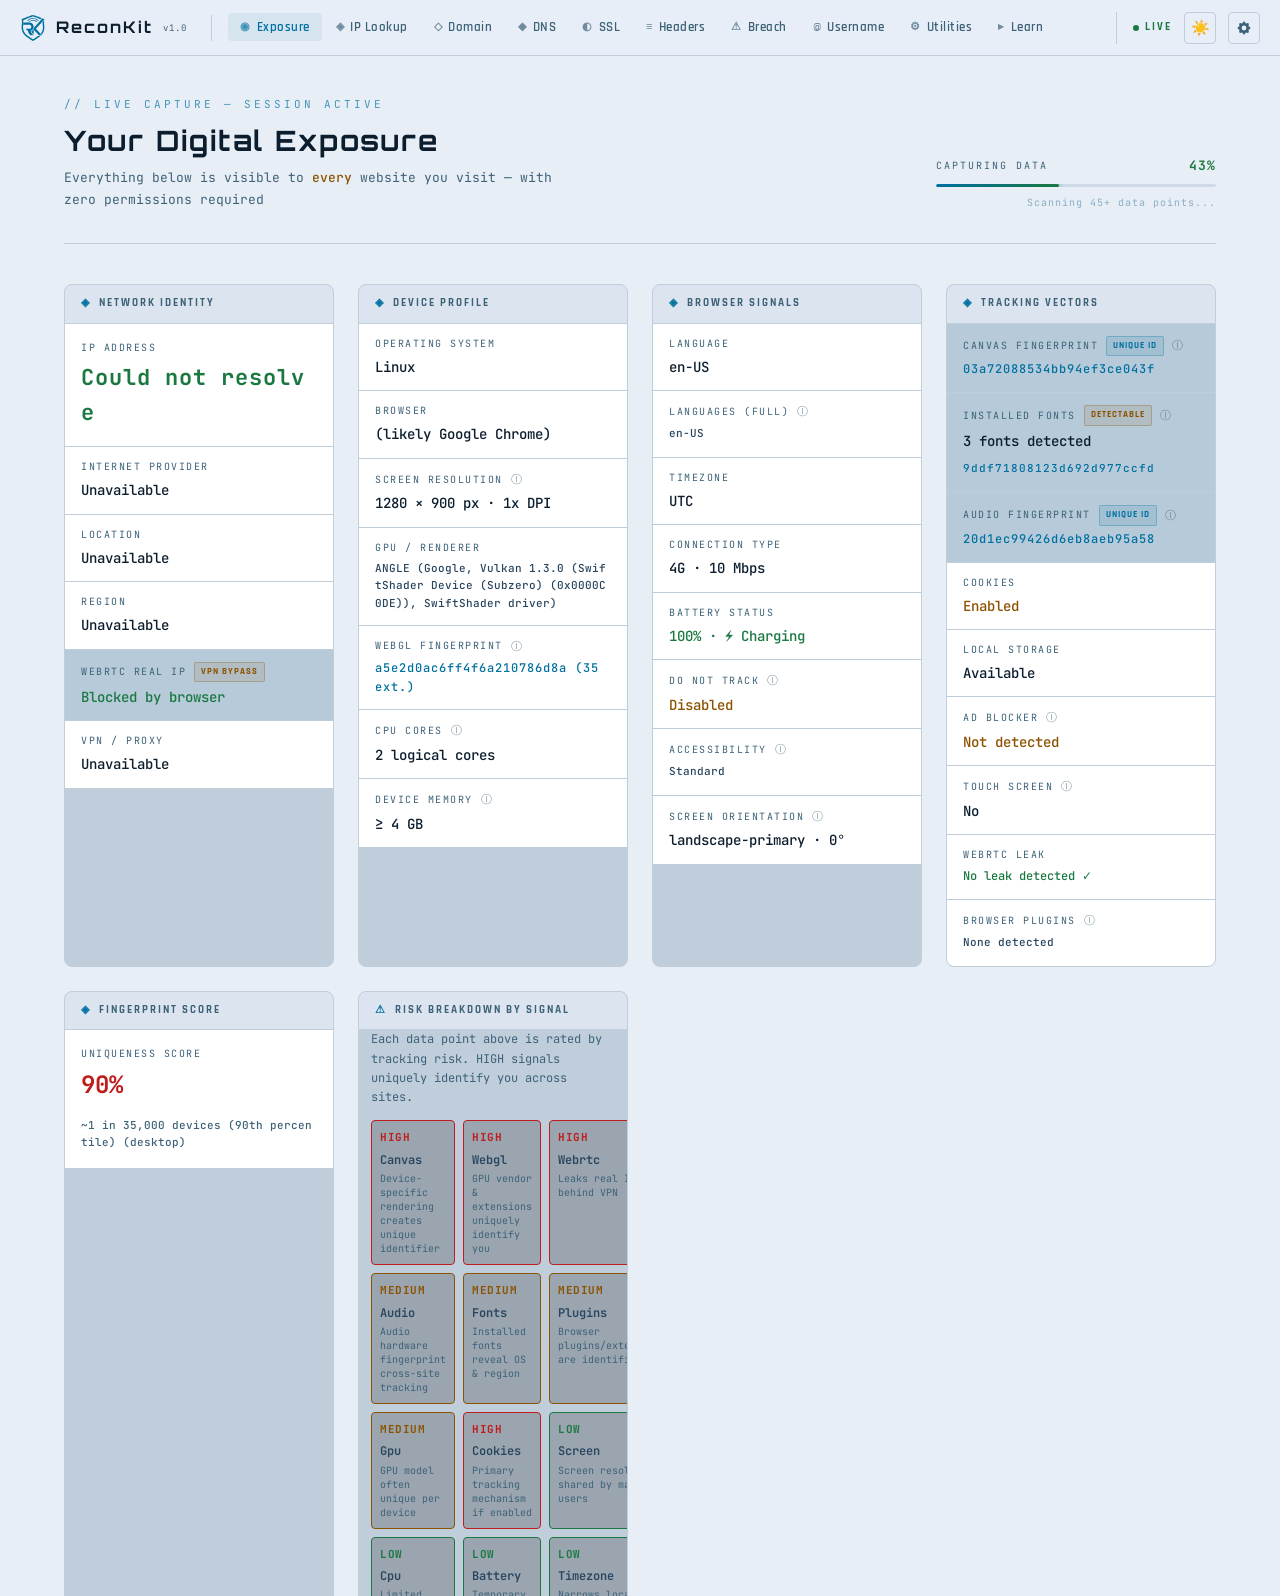
==== commit b2cd2d04: "Fix navigation links to work with GitHub Pages - remove .html extensions" ====
--- a/index.html
+++ b/index.html
@@ -53,7 +53,7 @@
     <button class="nav-btn" data-tool="utils">
       <span class="nav-icon">⚙</span> Utilities
     </button>
-    <a class="nav-btn" href="learn.html" style="text-decoration:none">
+    <a class="nav-btn" href="learn" style="text-decoration:none">
       <span class="nav-icon">▸</span> Learn
     </a>
   </div>
@@ -388,9 +388,9 @@
       <div class="footer-bottom-row">
         <span>&#169; 2026 ReconKit</span>
         <span class="footer-link-divider">&#183;</span>
-        <a href="privacy.html" class="footer-link">Privacy</a>
+        <a href="privacy" class="footer-link">Privacy</a>
         <span class="footer-link-divider">|</span>
-        <a href="terms.html" class="footer-link">Terms</a>
+        <a href="terms" class="footer-link">Terms</a>
       </div>
     </div>
   </div>
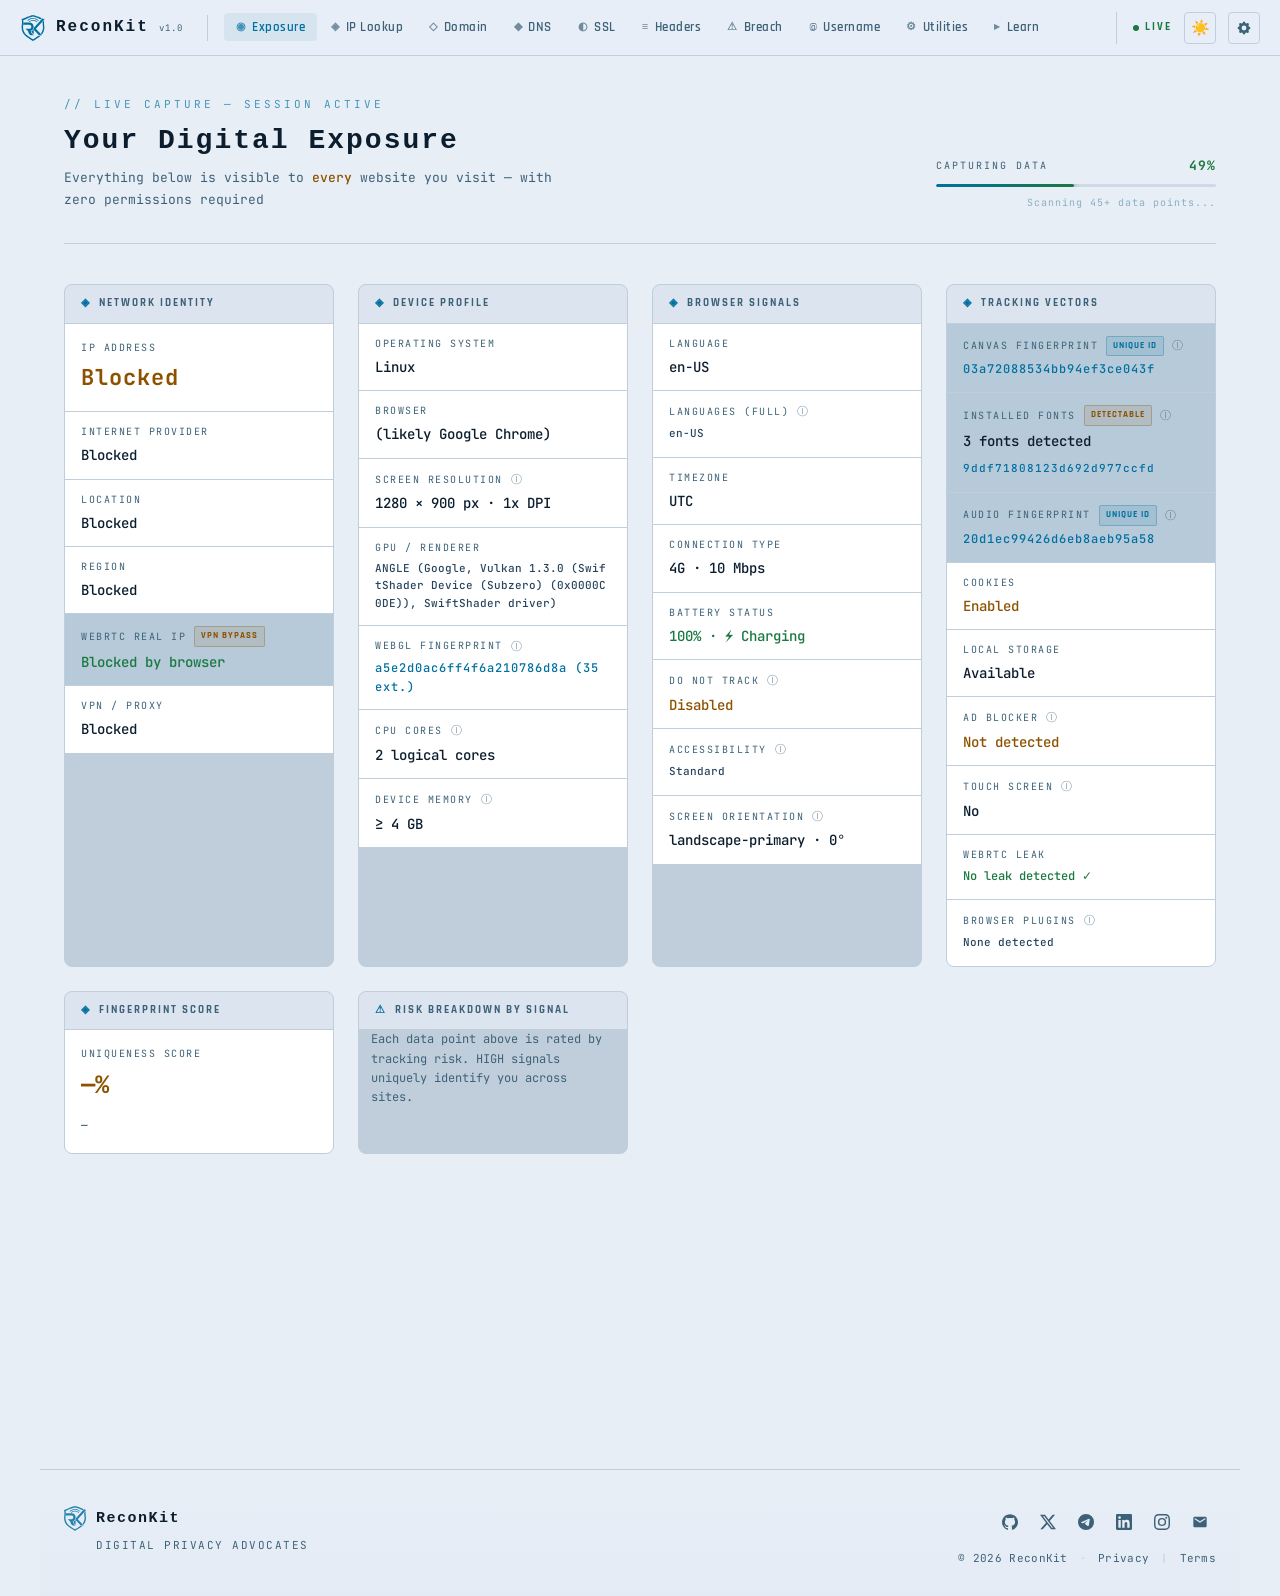
==== commit 45a8b195: "Fix page navigation by switching internal links to explicit .html paths - Use learn.html, privacy.ht" ====
--- a/index.html
+++ b/index.html
@@ -53,7 +53,7 @@
     <button class="nav-btn" data-tool="utils">
       <span class="nav-icon">⚙</span> Utilities
     </button>
-    <a class="nav-btn" href="learn" style="text-decoration:none">
+    <a class="nav-btn" href="learn.html" style="text-decoration:none">
       <span class="nav-icon">▸</span> Learn
     </a>
   </div>
@@ -388,9 +388,9 @@
       <div class="footer-bottom-row">
         <span>&#169; 2026 ReconKit</span>
         <span class="footer-link-divider">&#183;</span>
-        <a href="privacy" class="footer-link">Privacy</a>
+        <a href="privacy.html" class="footer-link">Privacy</a>
         <span class="footer-link-divider">|</span>
-        <a href="terms" class="footer-link">Terms</a>
+        <a href="terms.html" class="footer-link">Terms</a>
       </div>
     </div>
   </div>
--- a/style.css
+++ b/style.css
@@ -1,5 +1,3 @@
-@import url('https://fonts.googleapis.com/css2?family=Orbitron:wght@500;700;900&family=JetBrains+Mono:ital,wght@0,300;0,400;0,500;0,700;1,400&family=Rajdhani:wght@500;600;700&display=swap');
-
 /* ─── DESIGN TOKENS ─── */
 :root {
   --bg:         #0b1622;
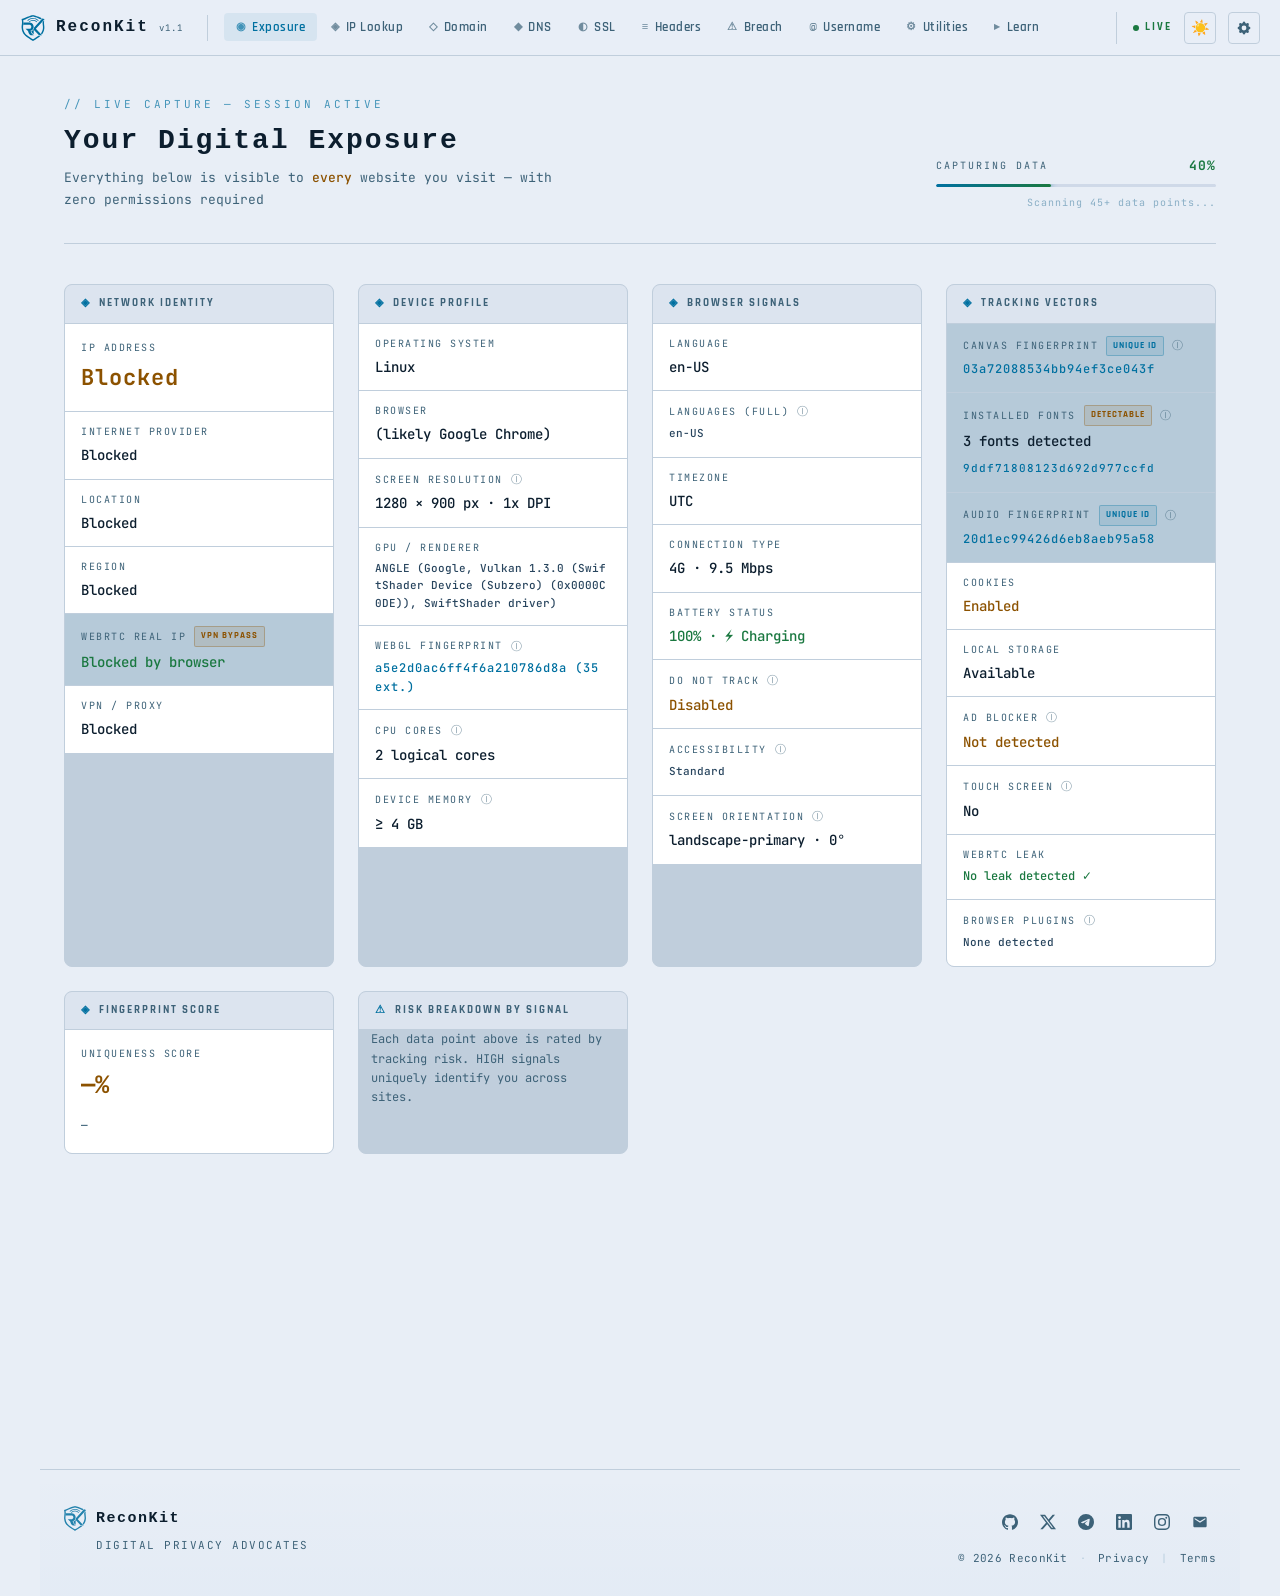
==== commit 34c974e9: "Update displayed version label to v1.1" ====
--- a/index.html
+++ b/index.html
@@ -22,7 +22,7 @@
       <path d="M2564.238,2420.863l-205.523,-204.364c649.341,-653.023 1503.795,-959.2 2290.191,-957.612c750.353,1.514 1553.165,256.371 2282.588,942.656l-198.607,211.091c-666.486,-627.07 -1398.956,-862.529 -2084.566,-863.912c-715.711,-1.444 -1493.108,277.817 -2084.083,872.142Z"/>
     </svg>
     <span class="brand-name">ReconKit</span>
-    <span class="brand-tag">v1.0</span>
+    <span class="brand-tag">v1.1</span>
   </div>
 
   <div class="nav-tools" id="navTools">
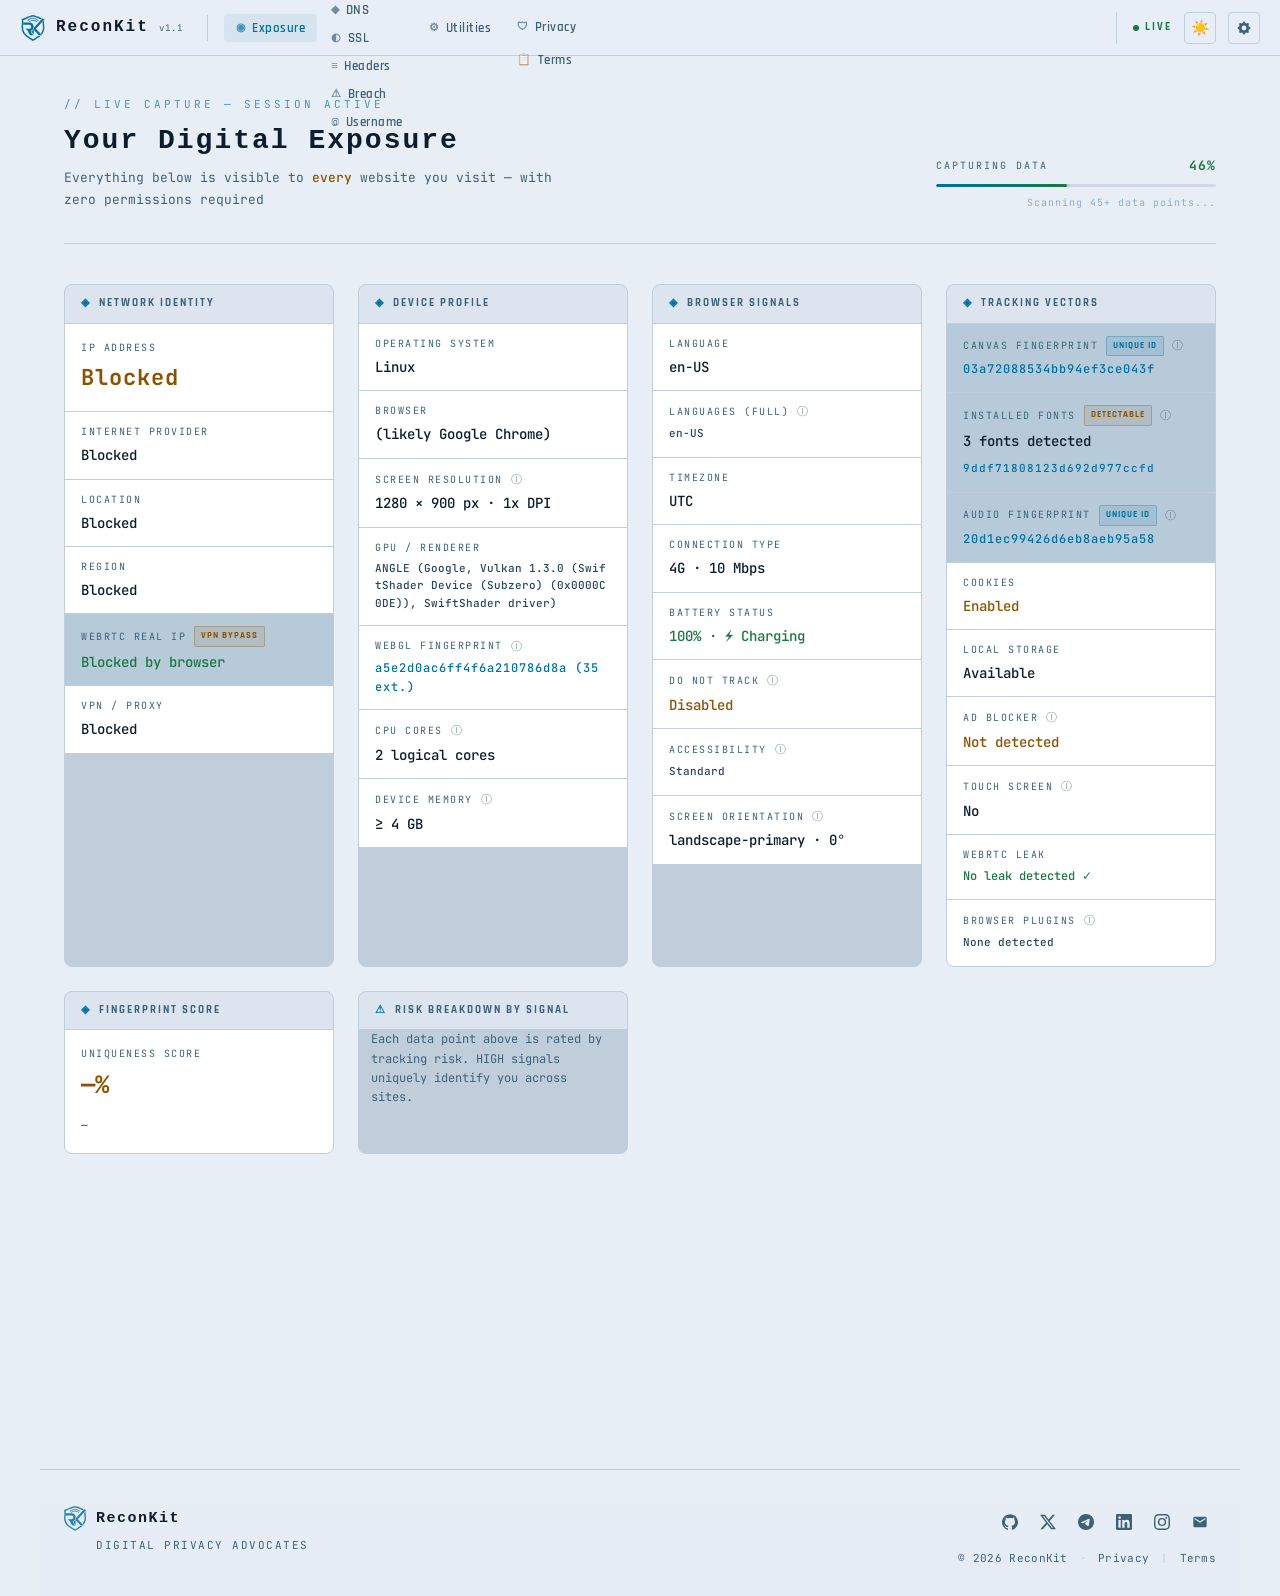
==== commit d99db9b8: "Implement mobile drawer navigation with category dividers - Convert mobile menu to left-sliding draw" ====
--- a/index.html
+++ b/index.html
@@ -26,36 +26,57 @@
   </div>
 
   <div class="nav-tools" id="navTools">
-    <button class="nav-btn active" data-tool="exposure">
-      <span class="nav-icon">◉</span> Exposure
-    </button>
-    <button class="nav-btn" data-tool="ip">
-      <span class="nav-icon">◈</span> IP Lookup
-    </button>
-    <button class="nav-btn" data-tool="domain">
-      <span class="nav-icon">◇</span> Domain
-    </button>
-    <button class="nav-btn" data-tool="dns">
-      <span class="nav-icon">◆</span> DNS
-    </button>
-    <button class="nav-btn" data-tool="ssl">
-      <span class="nav-icon">◐</span> SSL
-    </button>
-    <button class="nav-btn" data-tool="headers">
-      <span class="nav-icon">≡</span> Headers
-    </button>
-    <button class="nav-btn" data-tool="breach">
-      <span class="nav-icon">⚠</span> Breach
-    </button>
-    <button class="nav-btn" data-tool="username">
-      <span class="nav-icon">@</span> Username
-    </button>
-    <button class="nav-btn" data-tool="utils">
-      <span class="nav-icon">⚙</span> Utilities
-    </button>
-    <a class="nav-btn" href="learn.html" style="text-decoration:none">
-      <span class="nav-icon">▸</span> Learn
-    </a>
+    <div class="nav-section">
+      <button class="nav-btn active" data-tool="exposure">
+        <span class="nav-icon">◉</span> Exposure
+      </button>
+      <div class="nav-divider"></div>
+    </div>
+
+    <div class="nav-section">
+      <div class="nav-section-title">Intelligence</div>
+      <button class="nav-btn" data-tool="ip">
+        <span class="nav-icon">◈</span> IP Lookup
+      </button>
+      <button class="nav-btn" data-tool="domain">
+        <span class="nav-icon">◇</span> Domain
+      </button>
+      <button class="nav-btn" data-tool="dns">
+        <span class="nav-icon">◆</span> DNS
+      </button>
+      <button class="nav-btn" data-tool="ssl">
+        <span class="nav-icon">◐</span> SSL
+      </button>
+      <button class="nav-btn" data-tool="headers">
+        <span class="nav-icon">≡</span> Headers
+      </button>
+      <button class="nav-btn" data-tool="breach">
+        <span class="nav-icon">⚠</span> Breach
+      </button>
+      <button class="nav-btn" data-tool="username">
+        <span class="nav-icon">@</span> Username
+      </button>
+      <div class="nav-divider"></div>
+    </div>
+
+    <div class="nav-section">
+      <button class="nav-btn" data-tool="utils">
+        <span class="nav-icon">⚙</span> Utilities
+      </button>
+      <div class="nav-divider"></div>
+    </div>
+
+    <div class="nav-section nav-section-links">
+      <a class="nav-btn" href="learn.html" style="text-decoration:none">
+        <span class="nav-icon">▸</span> Learn
+      </a>
+      <a class="nav-btn" href="privacy.html" style="text-decoration:none">
+        <span class="nav-icon">🛡</span> Privacy
+      </a>
+      <a class="nav-btn" href="terms.html" style="text-decoration:none">
+        <span class="nav-icon">📋</span> Terms
+      </a>
+    </div>
   </div>
 
   <div class="nav-right">
--- a/style.css
+++ b/style.css
@@ -1258,19 +1258,90 @@
 }
 
 @media (max-width: 640px) {
-  .nav-tools { display: none; }
-  .nav-tools.mobile-open {
-    display: flex;
+  .nav-tools {
+    display: none;
     flex-direction: column;
     position: fixed;
     top: var(--navbar-h);
-    left: 0; right: 0;
-    background: var(--bg2);
-    border-bottom: 1px solid var(--border);
-    padding: 12px;
+    left: 0;
+    bottom: 0;
+    width: 70vw;
+    max-width: 320px;
+    background: var(--bg);
+    border-right: 1px solid var(--border);
     z-index: 899;
-    gap: 4px;
+    overflow-y: auto;
+    padding: 0;
+    gap: 0;
+    transform: translateX(-100%);
+    transition: transform 0.3s cubic-bezier(0.25, 0.46, 0.45, 0.94);
   }
+
+  .nav-tools.mobile-open {
+    display: flex;
+    transform: translateX(0);
+  }
+
+  .nav-tools.mobile-open::after {
+    content: '';
+    position: fixed;
+    inset: 0;
+    background: rgba(0, 0, 0, 0.5);
+    z-index: -1;
+    backdrop-filter: blur(2px);
+  }
+
+  .nav-section {
+    display: flex;
+    flex-direction: column;
+    gap: 0;
+    padding: 12px 0;
+  }
+
+  .nav-section-title {
+    font-size: 10px;
+    font-weight: 700;
+    letter-spacing: 1.5px;
+    color: var(--text-muted);
+    padding: 8px 16px;
+    text-transform: uppercase;
+  }
+
+  .nav-btn {
+    width: 100%;
+    justify-content: flex-start;
+    padding: 10px 16px;
+    border-radius: 0;
+    color: var(--text-muted);
+    font-size: 13px;
+    transition: color 0.2s, background 0.2s;
+  }
+
+  .nav-btn:hover {
+    background: var(--surface);
+    color: var(--text);
+  }
+
+  .nav-btn.active {
+    background: var(--cyan-dim);
+    color: var(--cyan);
+    border-left: 3px solid var(--cyan);
+    padding-left: 13px;
+  }
+
+  .nav-divider {
+    height: 1px;
+    background: var(--border);
+    margin: 4px 0;
+    opacity: 0.5;
+  }
+
+  .nav-section-links {
+    margin-top: auto;
+    padding: 16px 0;
+    border-top: 1px solid var(--border);
+  }
+
   .hamburger { display: block; }
   .fp-grid { grid-template-columns: 1fr; }
   .exposure-main { padding: 20px 16px 60px; }
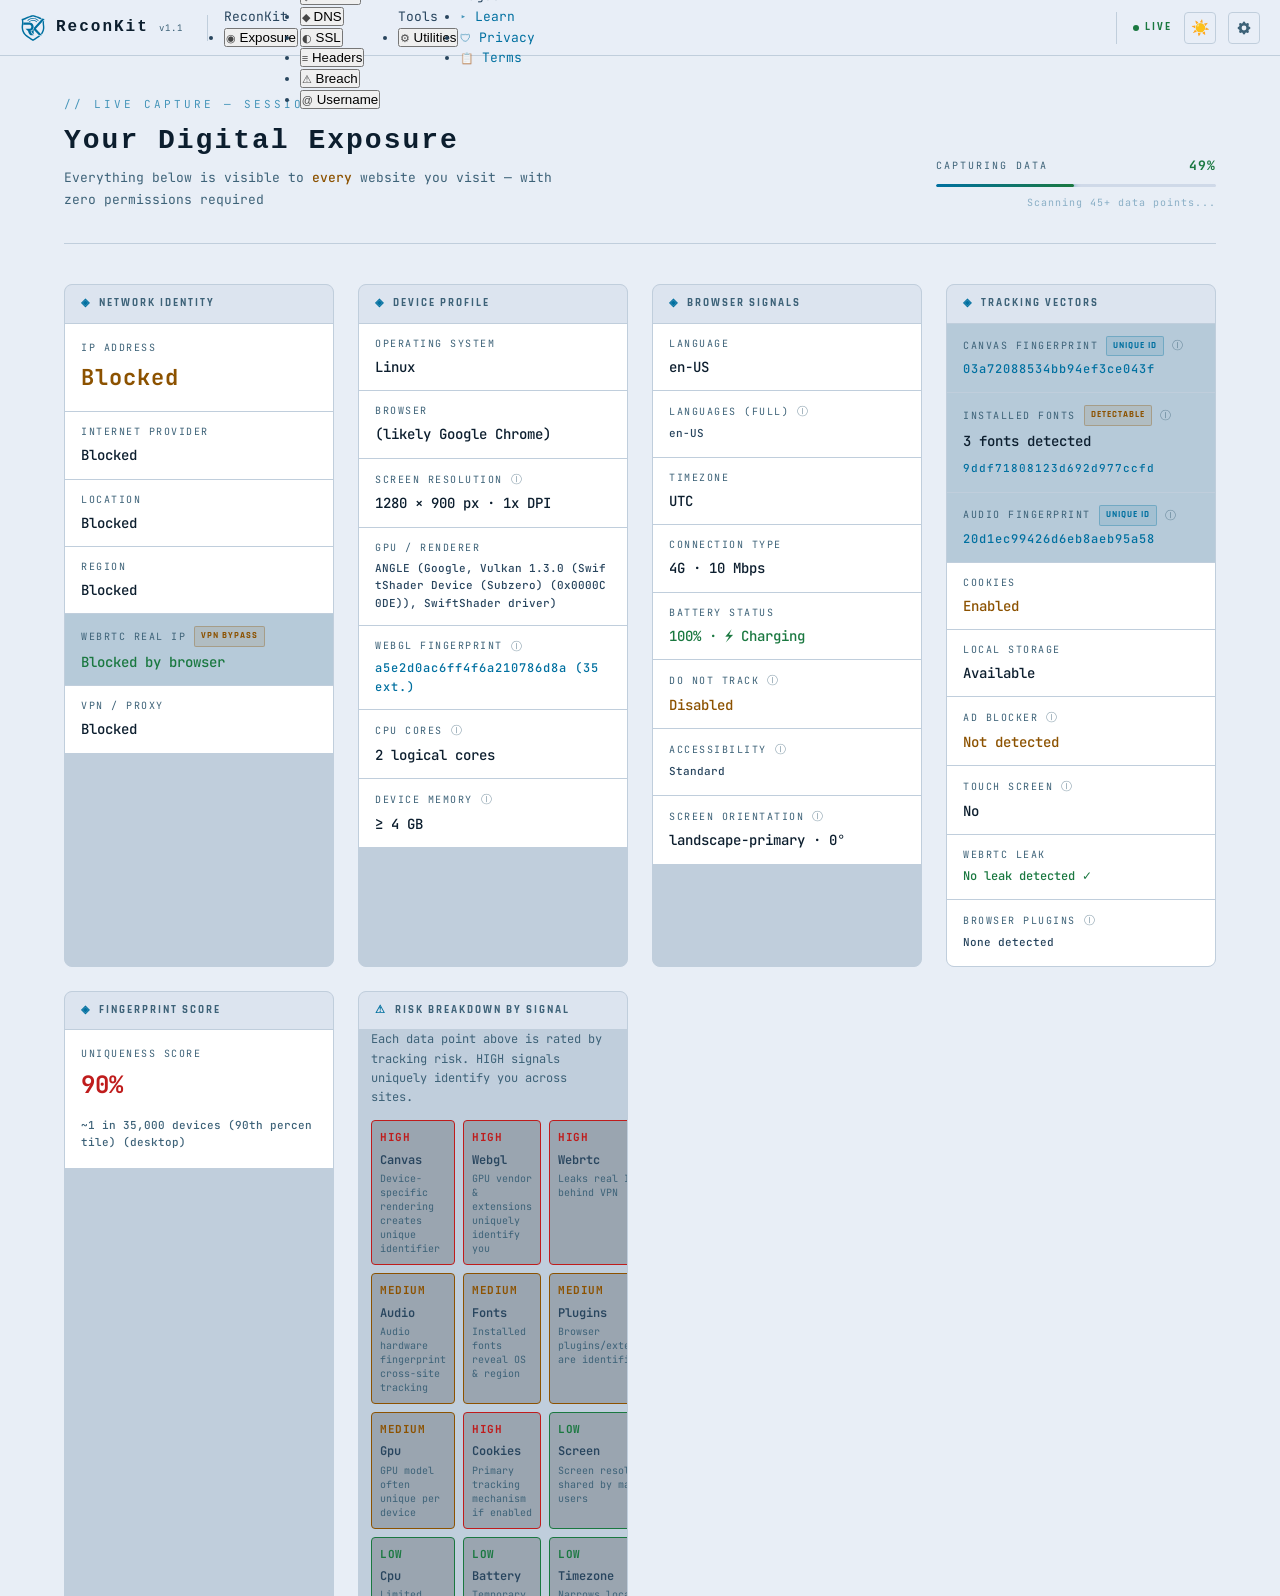
==== commit 0a2b737e: "Rebuild mobile drawer using CLA-style left positioning approach" ====
--- a/index.html
+++ b/index.html
@@ -27,57 +27,43 @@
 
   <div class="nav-tools" id="navTools">
     <div class="nav-section">
-      <button class="nav-btn active" data-tool="exposure">
-        <span class="nav-icon">◉</span> Exposure
-      </button>
-      <div class="nav-divider"></div>
+      <p class="nav-category-title">ReconKit</p>
+      <ul>
+        <li><button class="nav-link active" data-tool="exposure"><span class="nav-icon">◉</span> Exposure</button></li>
+      </ul>
     </div>
 
     <div class="nav-section">
-      <div class="nav-section-title">Intelligence</div>
-      <button class="nav-btn" data-tool="ip">
-        <span class="nav-icon">◈</span> IP Lookup
-      </button>
-      <button class="nav-btn" data-tool="domain">
-        <span class="nav-icon">◇</span> Domain
-      </button>
-      <button class="nav-btn" data-tool="dns">
-        <span class="nav-icon">◆</span> DNS
-      </button>
-      <button class="nav-btn" data-tool="ssl">
-        <span class="nav-icon">◐</span> SSL
-      </button>
-      <button class="nav-btn" data-tool="headers">
-        <span class="nav-icon">≡</span> Headers
-      </button>
-      <button class="nav-btn" data-tool="breach">
-        <span class="nav-icon">⚠</span> Breach
-      </button>
-      <button class="nav-btn" data-tool="username">
-        <span class="nav-icon">@</span> Username
-      </button>
-      <div class="nav-divider"></div>
+      <p class="nav-category-title">Intelligence</p>
+      <ul>
+        <li><button class="nav-link" data-tool="ip"><span class="nav-icon">◈</span> IP Lookup</button></li>
+        <li><button class="nav-link" data-tool="domain"><span class="nav-icon">◇</span> Domain</button></li>
+        <li><button class="nav-link" data-tool="dns"><span class="nav-icon">◆</span> DNS</button></li>
+        <li><button class="nav-link" data-tool="ssl"><span class="nav-icon">◐</span> SSL</button></li>
+        <li><button class="nav-link" data-tool="headers"><span class="nav-icon">≡</span> Headers</button></li>
+        <li><button class="nav-link" data-tool="breach"><span class="nav-icon">⚠</span> Breach</button></li>
+        <li><button class="nav-link" data-tool="username"><span class="nav-icon">@</span> Username</button></li>
+      </ul>
     </div>
 
     <div class="nav-section">
-      <button class="nav-btn" data-tool="utils">
-        <span class="nav-icon">⚙</span> Utilities
-      </button>
-      <div class="nav-divider"></div>
-    </div>
-
-    <div class="nav-section nav-section-links">
-      <a class="nav-btn" href="learn.html" style="text-decoration:none">
-        <span class="nav-icon">▸</span> Learn
-      </a>
-      <a class="nav-btn" href="privacy.html" style="text-decoration:none">
-        <span class="nav-icon">🛡</span> Privacy
-      </a>
-      <a class="nav-btn" href="terms.html" style="text-decoration:none">
-        <span class="nav-icon">📋</span> Terms
-      </a>
-    </div>
-  </div>
+      <p class="nav-category-title">Tools</p>
+      <ul>
+        <li><button class="nav-link" data-tool="utils"><span class="nav-icon">⚙</span> Utilities</button></li>
+      </ul>
+    </div>
+
+    <div class="nav-section">
+      <p class="nav-category-title">Pages</p>
+      <ul>
+        <li><a class="nav-link" href="learn.html" style="text-decoration:none"><span class="nav-icon">▸</span> Learn</a></li>
+        <li><a class="nav-link" href="privacy.html" style="text-decoration:none"><span class="nav-icon">🛡</span> Privacy</a></li>
+        <li><a class="nav-link" href="terms.html" style="text-decoration:none"><span class="nav-icon">📋</span> Terms</a></li>
+      </ul>
+    </div>
+  </div>
+
+  <div id="navOverlay" class="nav-overlay"></div>
 
   <div class="nav-right">
     <div class="live-indicator">
--- a/style.css
+++ b/style.css
@@ -1259,90 +1259,121 @@
 
 @media (max-width: 640px) {
   .nav-tools {
-    display: none;
-    flex-direction: column;
     position: fixed;
-    top: var(--navbar-h);
+    left: -65vw;
+    top: 0;
+    width: 65vw;
+    height: 100vh;
+    background: linear-gradient(135deg, #0f1419 0%, #1a1f2e 100%);
+    border-right: 1px solid rgba(255, 255, 255, 0.1);
+    overflow-y: auto;
+    padding: 80px 0 20px 0;
+    transition: left 0.3s cubic-bezier(0.4, 0, 0.2, 1);
+    z-index: 1000;
+  }
+
+  .nav-tools.open {
     left: 0;
-    bottom: 0;
-    width: 70vw;
-    max-width: 320px;
-    background: var(--bg);
-    border-right: 1px solid var(--border);
-    z-index: 899;
-    overflow-y: auto;
+  }
+
+  .nav-overlay {
+    position: fixed;
+    top: 0;
+    left: 0;
+    width: 100%;
+    height: 100%;
+    background: rgba(0, 0, 0, 0.5);
+    visibility: hidden;
+    transition: visibility 0.3s ease;
+    z-index: 999;
+  }
+
+  .nav-overlay.visible {
+    visibility: visible;
+  }
+
+  .nav-section {
+    padding: 16px 0;
+  }
+
+  .nav-category-title {
+    font-size: 11px;
+    font-weight: 700;
+    letter-spacing: 1.2px;
+    text-transform: uppercase;
+    color: rgba(255, 255, 255, 0.5);
+    padding: 0 16px 8px 16px;
+    margin: 0;
+  }
+
+  .nav-section ul {
+    list-style: none;
+    margin: 0;
     padding: 0;
-    gap: 0;
-    transform: translateX(-100%);
-    transition: transform 0.3s cubic-bezier(0.25, 0.46, 0.45, 0.94);
-  }
-
-  .nav-tools.mobile-open {
+  }
+
+  .nav-section li {
+    margin: 0;
+    padding: 0;
+  }
+
+  .nav-link {
     display: flex;
-    transform: translateX(0);
-  }
-
-  .nav-tools.mobile-open::after {
-    content: '';
-    position: fixed;
-    inset: 0;
-    background: rgba(0, 0, 0, 0.5);
-    z-index: -1;
-    backdrop-filter: blur(2px);
-  }
-
-  .nav-section {
+    align-items: center;
+    gap: 10px;
+    width: 100%;
+    padding: 12px 16px;
+    background: none;
+    border: none;
+    color: rgba(255, 255, 255, 0.8);
+    font-size: 14px;
+    font-weight: 500;
+    cursor: pointer;
+    text-align: left;
+    text-decoration: none;
+    transition: all 0.2s ease;
+  }
+
+  .nav-link:hover,
+  .nav-link.active {
+    background: rgba(255, 255, 255, 0.1);
+    color: #fff;
+    padding-left: 20px;
+  }
+
+  .nav-icon {
+    display: inline-block;
+    min-width: 16px;
+    text-align: center;
+  }
+
+  .hamburger {
     display: flex;
-    flex-direction: column;
-    gap: 0;
-    padding: 12px 0;
-  }
-
-  .nav-section-title {
-    font-size: 10px;
-    font-weight: 700;
-    letter-spacing: 1.5px;
-    color: var(--text-muted);
-    padding: 8px 16px;
-    text-transform: uppercase;
-  }
-
-  .nav-btn {
-    width: 100%;
-    justify-content: flex-start;
-    padding: 10px 16px;
-    border-radius: 0;
-    color: var(--text-muted);
-    font-size: 13px;
-    transition: color 0.2s, background 0.2s;
-  }
-
-  .nav-btn:hover {
-    background: var(--surface);
-    color: var(--text);
-  }
-
-  .nav-btn.active {
-    background: var(--cyan-dim);
-    color: var(--cyan);
-    border-left: 3px solid var(--cyan);
-    padding-left: 13px;
-  }
-
-  .nav-divider {
-    height: 1px;
-    background: var(--border);
-    margin: 4px 0;
-    opacity: 0.5;
-  }
-
-  .nav-section-links {
-    margin-top: auto;
-    padding: 16px 0;
-    border-top: 1px solid var(--border);
-  }
-
-  .hamburger { display: block; }
+    align-items: center;
+    justify-content: center;
+    width: 36px;
+    height: 36px;
+    background: none;
+    border: none;
+    cursor: pointer;
+    color: rgba(255, 255, 255, 0.7);
+    font-size: 20px;
+    transition: color 0.2s ease;
+    z-index: 1001;
+  }
+
+  .hamburger:hover {
+    color: #fff;
+  }
+
+  .hamburger.open {
+    color: #fff;
+  }
+
+  body.nav-open {
+    overflow: hidden;
+  }
+
   .fp-grid { grid-template-columns: 1fr; }
   .exposure-main { padding: 20px 16px 60px; }
   .exposure-h1 { font-size: 20px; }
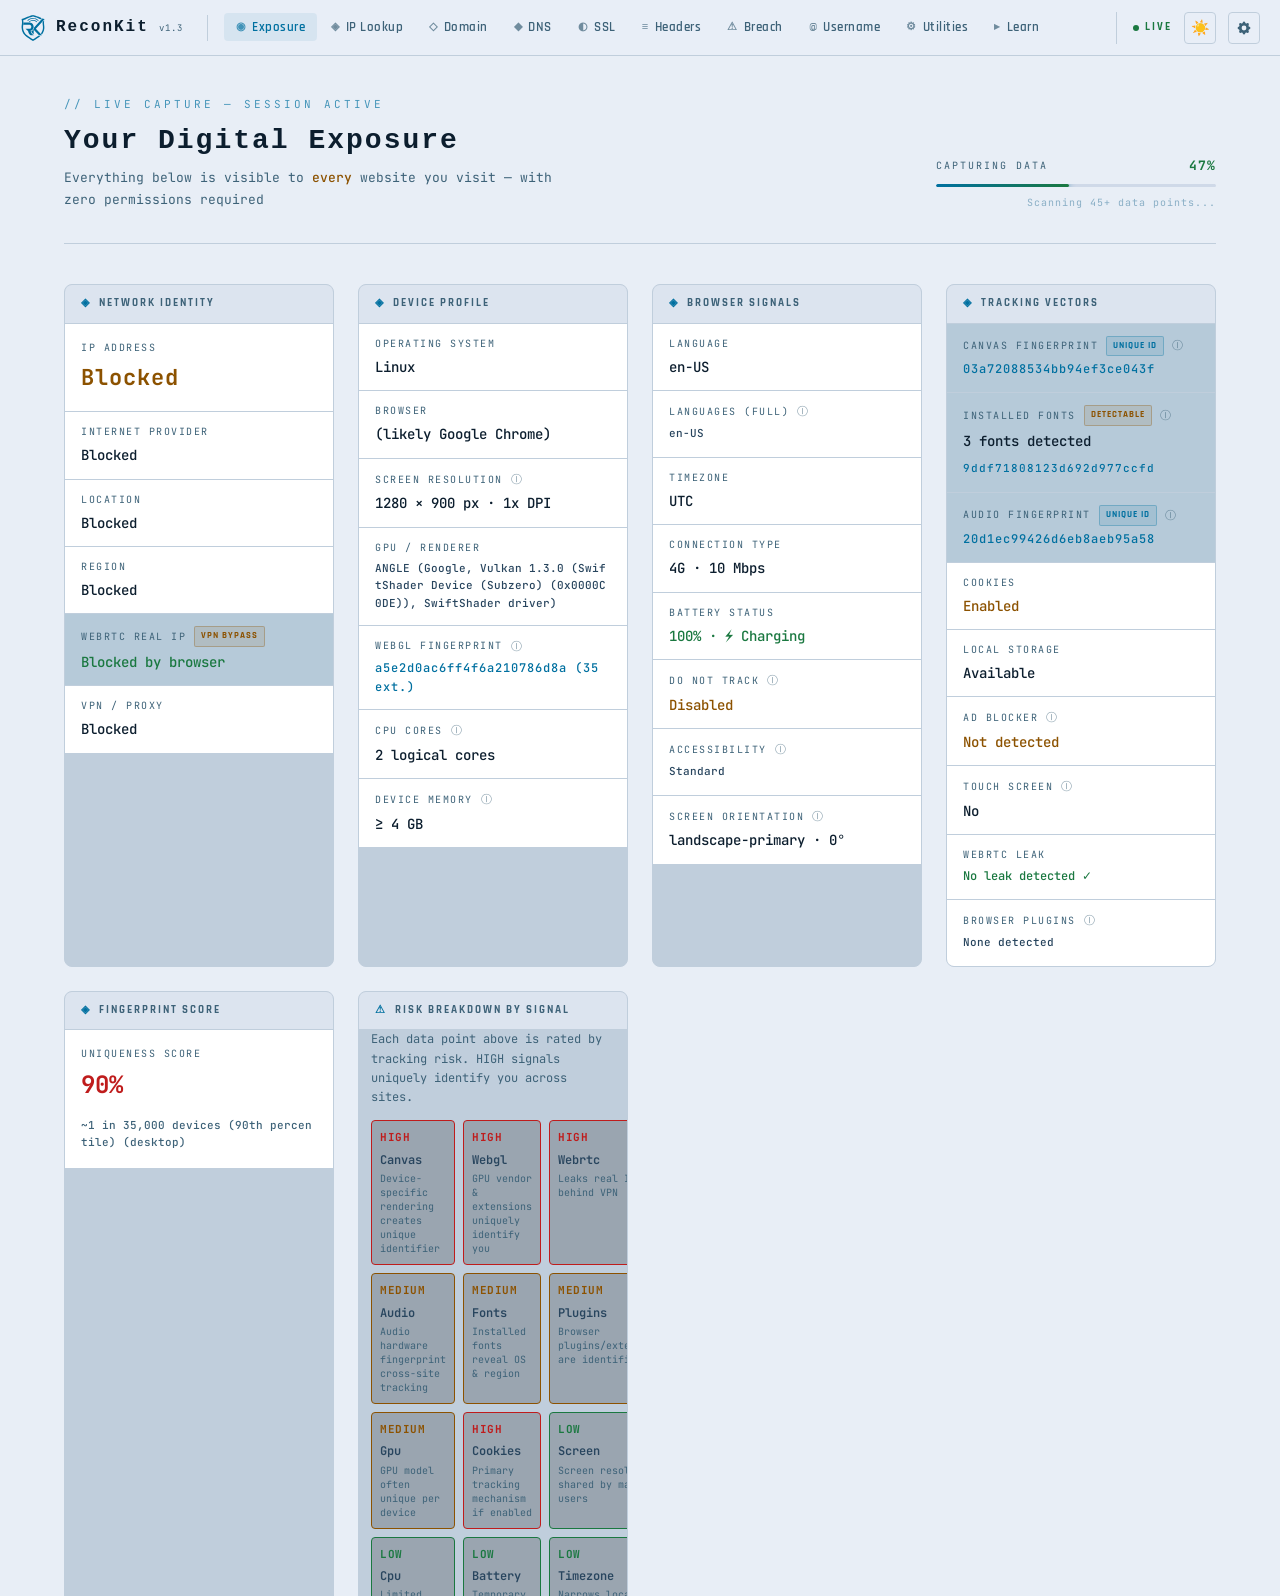
==== commit ceb53572: "Fix mobile nav, swap ipapi.co for ipwho.is, bump to v1.3 - Fix desktop nav broken by Copilot rewrite" ====
--- a/index.html
+++ b/index.html
@@ -22,7 +22,7 @@
       <path d="M2564.238,2420.863l-205.523,-204.364c649.341,-653.023 1503.795,-959.2 2290.191,-957.612c750.353,1.514 1553.165,256.371 2282.588,942.656l-198.607,211.091c-666.486,-627.07 -1398.956,-862.529 -2084.566,-863.912c-715.711,-1.444 -1493.108,277.817 -2084.083,872.142Z"/>
     </svg>
     <span class="brand-name">ReconKit</span>
-    <span class="brand-tag">v1.1</span>
+    <span class="brand-tag">v1.3</span>
   </div>
 
   <div class="nav-tools" id="navTools">
@@ -57,13 +57,9 @@
       <p class="nav-category-title">Pages</p>
       <ul>
         <li><a class="nav-link" href="learn.html" style="text-decoration:none"><span class="nav-icon">▸</span> Learn</a></li>
-        <li><a class="nav-link" href="privacy.html" style="text-decoration:none"><span class="nav-icon">🛡</span> Privacy</a></li>
-        <li><a class="nav-link" href="terms.html" style="text-decoration:none"><span class="nav-icon">📋</span> Terms</a></li>
       </ul>
     </div>
   </div>
-
-  <div id="navOverlay" class="nav-overlay"></div>
 
   <div class="nav-right">
     <div class="live-indicator">
@@ -79,6 +75,7 @@
     <button class="hamburger" id="hamburger">☰</button>
   </div>
 </nav>
+<div id="navOverlay" class="nav-overlay"></div>
 
 <!-- MAIN: YOUR EXPOSURE -->
 <main class="exposure-main" id="exposureMain">
--- a/style.css
+++ b/style.css
@@ -152,6 +152,41 @@
   background: var(--cyan-dim);
 }
 
+/* Desktop: nav section/link structure (from mobile drawer rewrite) */
+.nav-section {
+  display: flex;
+  align-items: center;
+}
+.nav-section ul {
+  display: flex;
+  align-items: center;
+  gap: 2px;
+  list-style: none;
+  margin: 0;
+  padding: 0;
+}
+.nav-category-title { display: none; }
+.nav-link {
+  background: none;
+  border: none;
+  color: var(--text-muted);
+  font-family: var(--font-ui);
+  font-size: 13px;
+  font-weight: 600;
+  letter-spacing: 0.5px;
+  padding: 6px 12px;
+  border-radius: var(--radius);
+  cursor: pointer;
+  display: flex;
+  align-items: center;
+  gap: 6px;
+  white-space: nowrap;
+  transition: color 0.2s, background 0.2s;
+  text-decoration: none;
+}
+.nav-link:hover { color: var(--text); background: var(--surface); }
+.nav-link.active { color: var(--cyan); background: var(--cyan-dim); }
+
 .nav-icon {
   font-size: 11px;
   opacity: 0.7;
@@ -1258,6 +1293,8 @@
 }
 
 @media (max-width: 640px) {
+  .navbar { z-index: 1001; }
+
   .nav-tools {
     position: fixed;
     left: -65vw;
@@ -1283,12 +1320,14 @@
     width: 100%;
     height: 100%;
     background: rgba(0, 0, 0, 0.5);
+    opacity: 0;
     visibility: hidden;
-    transition: visibility 0.3s ease;
+    transition: opacity 0.3s ease, visibility 0.3s ease;
     z-index: 999;
   }
 
   .nav-overlay.visible {
+    opacity: 1;
     visibility: visible;
   }
 
@@ -1338,7 +1377,6 @@
   .nav-link.active {
     background: rgba(255, 255, 255, 0.1);
     color: #fff;
-    padding-left: 20px;
   }
 
   .nav-icon {
@@ -1359,7 +1397,8 @@
     color: rgba(255, 255, 255, 0.7);
     font-size: 20px;
     transition: color 0.2s ease;
-    z-index: 1001;
+    position: relative;
+    z-index: 1;
   }
 
   .hamburger:hover {
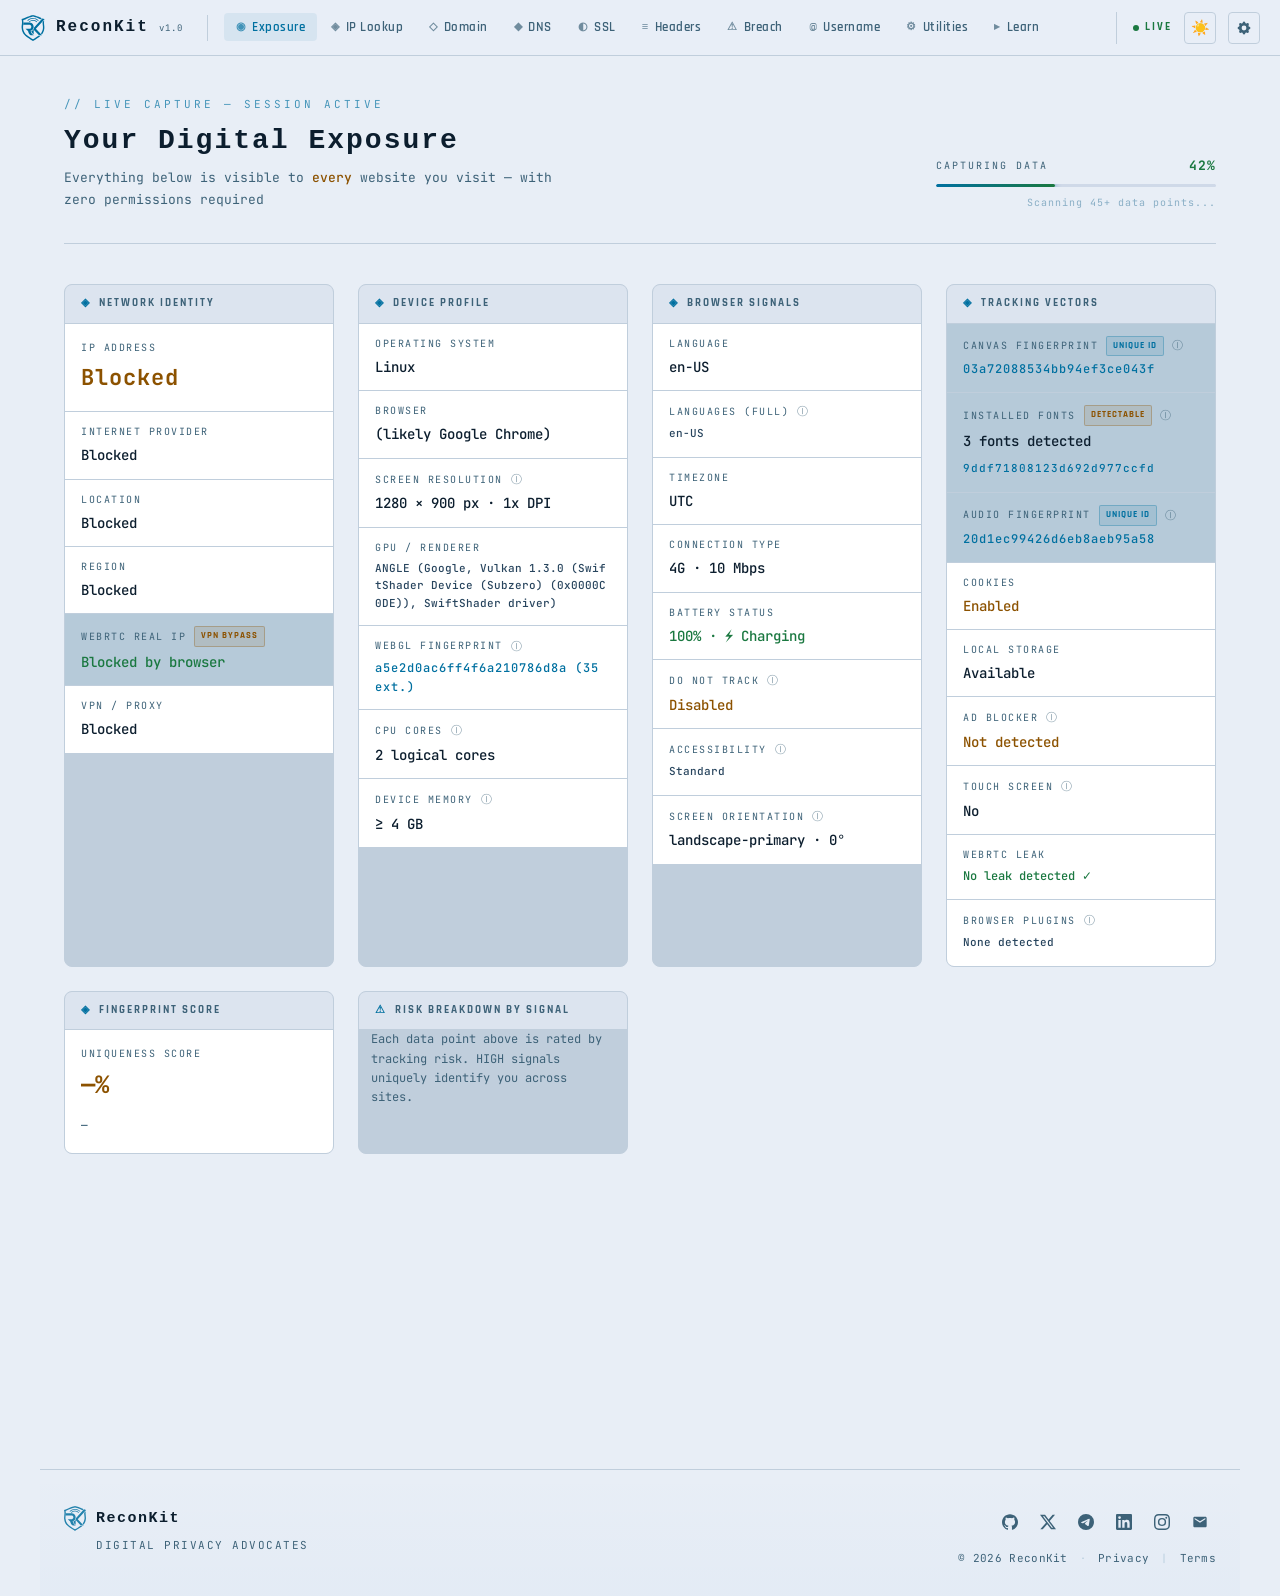
==== commit 8215102d: "Revert navbar/drawer rewrite to previous working version" ====
--- a/index.html
+++ b/index.html
@@ -22,43 +22,40 @@
       <path d="M2564.238,2420.863l-205.523,-204.364c649.341,-653.023 1503.795,-959.2 2290.191,-957.612c750.353,1.514 1553.165,256.371 2282.588,942.656l-198.607,211.091c-666.486,-627.07 -1398.956,-862.529 -2084.566,-863.912c-715.711,-1.444 -1493.108,277.817 -2084.083,872.142Z"/>
     </svg>
     <span class="brand-name">ReconKit</span>
-    <span class="brand-tag">v1.3</span>
+    <span class="brand-tag">v1.0</span>
   </div>
 
   <div class="nav-tools" id="navTools">
-    <div class="nav-section">
-      <p class="nav-category-title">ReconKit</p>
-      <ul>
-        <li><button class="nav-link active" data-tool="exposure"><span class="nav-icon">◉</span> Exposure</button></li>
-      </ul>
-    </div>
-
-    <div class="nav-section">
-      <p class="nav-category-title">Intelligence</p>
-      <ul>
-        <li><button class="nav-link" data-tool="ip"><span class="nav-icon">◈</span> IP Lookup</button></li>
-        <li><button class="nav-link" data-tool="domain"><span class="nav-icon">◇</span> Domain</button></li>
-        <li><button class="nav-link" data-tool="dns"><span class="nav-icon">◆</span> DNS</button></li>
-        <li><button class="nav-link" data-tool="ssl"><span class="nav-icon">◐</span> SSL</button></li>
-        <li><button class="nav-link" data-tool="headers"><span class="nav-icon">≡</span> Headers</button></li>
-        <li><button class="nav-link" data-tool="breach"><span class="nav-icon">⚠</span> Breach</button></li>
-        <li><button class="nav-link" data-tool="username"><span class="nav-icon">@</span> Username</button></li>
-      </ul>
-    </div>
-
-    <div class="nav-section">
-      <p class="nav-category-title">Tools</p>
-      <ul>
-        <li><button class="nav-link" data-tool="utils"><span class="nav-icon">⚙</span> Utilities</button></li>
-      </ul>
-    </div>
-
-    <div class="nav-section">
-      <p class="nav-category-title">Pages</p>
-      <ul>
-        <li><a class="nav-link" href="learn.html" style="text-decoration:none"><span class="nav-icon">▸</span> Learn</a></li>
-      </ul>
-    </div>
+    <button class="nav-btn active" data-tool="exposure">
+      <span class="nav-icon">◉</span> Exposure
+    </button>
+    <button class="nav-btn" data-tool="ip">
+      <span class="nav-icon">◈</span> IP Lookup
+    </button>
+    <button class="nav-btn" data-tool="domain">
+      <span class="nav-icon">◇</span> Domain
+    </button>
+    <button class="nav-btn" data-tool="dns">
+      <span class="nav-icon">◆</span> DNS
+    </button>
+    <button class="nav-btn" data-tool="ssl">
+      <span class="nav-icon">◐</span> SSL
+    </button>
+    <button class="nav-btn" data-tool="headers">
+      <span class="nav-icon">≡</span> Headers
+    </button>
+    <button class="nav-btn" data-tool="breach">
+      <span class="nav-icon">⚠</span> Breach
+    </button>
+    <button class="nav-btn" data-tool="username">
+      <span class="nav-icon">@</span> Username
+    </button>
+    <button class="nav-btn" data-tool="utils">
+      <span class="nav-icon">⚙</span> Utilities
+    </button>
+    <a class="nav-btn" href="learn.html" style="text-decoration:none">
+      <span class="nav-icon">▸</span> Learn
+    </a>
   </div>
 
   <div class="nav-right">
@@ -75,7 +72,6 @@
     <button class="hamburger" id="hamburger">☰</button>
   </div>
 </nav>
-<div id="navOverlay" class="nav-overlay"></div>
 
 <!-- MAIN: YOUR EXPOSURE -->
 <main class="exposure-main" id="exposureMain">
--- a/style.css
+++ b/style.css
@@ -152,41 +152,6 @@
   background: var(--cyan-dim);
 }
 
-/* Desktop: nav section/link structure (from mobile drawer rewrite) */
-.nav-section {
-  display: flex;
-  align-items: center;
-}
-.nav-section ul {
-  display: flex;
-  align-items: center;
-  gap: 2px;
-  list-style: none;
-  margin: 0;
-  padding: 0;
-}
-.nav-category-title { display: none; }
-.nav-link {
-  background: none;
-  border: none;
-  color: var(--text-muted);
-  font-family: var(--font-ui);
-  font-size: 13px;
-  font-weight: 600;
-  letter-spacing: 0.5px;
-  padding: 6px 12px;
-  border-radius: var(--radius);
-  cursor: pointer;
-  display: flex;
-  align-items: center;
-  gap: 6px;
-  white-space: nowrap;
-  transition: color 0.2s, background 0.2s;
-  text-decoration: none;
-}
-.nav-link:hover { color: var(--text); background: var(--surface); }
-.nav-link.active { color: var(--cyan); background: var(--cyan-dim); }
-
 .nav-icon {
   font-size: 11px;
   opacity: 0.7;
@@ -1293,126 +1258,20 @@
 }
 
 @media (max-width: 640px) {
-  .navbar { z-index: 1001; }
-
-  .nav-tools {
+  .nav-tools { display: none; }
+  .nav-tools.mobile-open {
+    display: flex;
+    flex-direction: column;
     position: fixed;
-    left: -65vw;
-    top: 0;
-    width: 65vw;
-    height: 100vh;
-    background: linear-gradient(135deg, #0f1419 0%, #1a1f2e 100%);
-    border-right: 1px solid rgba(255, 255, 255, 0.1);
-    overflow-y: auto;
-    padding: 80px 0 20px 0;
-    transition: left 0.3s cubic-bezier(0.4, 0, 0.2, 1);
-    z-index: 1000;
+    top: var(--navbar-h);
+    left: 0; right: 0;
+    background: var(--bg2);
+    border-bottom: 1px solid var(--border);
+    padding: 12px;
+    z-index: 899;
+    gap: 4px;
   }
-
-  .nav-tools.open {
-    left: 0;
-  }
-
-  .nav-overlay {
-    position: fixed;
-    top: 0;
-    left: 0;
-    width: 100%;
-    height: 100%;
-    background: rgba(0, 0, 0, 0.5);
-    opacity: 0;
-    visibility: hidden;
-    transition: opacity 0.3s ease, visibility 0.3s ease;
-    z-index: 999;
-  }
-
-  .nav-overlay.visible {
-    opacity: 1;
-    visibility: visible;
-  }
-
-  .nav-section {
-    padding: 16px 0;
-  }
-
-  .nav-category-title {
-    font-size: 11px;
-    font-weight: 700;
-    letter-spacing: 1.2px;
-    text-transform: uppercase;
-    color: rgba(255, 255, 255, 0.5);
-    padding: 0 16px 8px 16px;
-    margin: 0;
-  }
-
-  .nav-section ul {
-    list-style: none;
-    margin: 0;
-    padding: 0;
-  }
-
-  .nav-section li {
-    margin: 0;
-    padding: 0;
-  }
-
-  .nav-link {
-    display: flex;
-    align-items: center;
-    gap: 10px;
-    width: 100%;
-    padding: 12px 16px;
-    background: none;
-    border: none;
-    color: rgba(255, 255, 255, 0.8);
-    font-size: 14px;
-    font-weight: 500;
-    cursor: pointer;
-    text-align: left;
-    text-decoration: none;
-    transition: all 0.2s ease;
-  }
-
-  .nav-link:hover,
-  .nav-link.active {
-    background: rgba(255, 255, 255, 0.1);
-    color: #fff;
-  }
-
-  .nav-icon {
-    display: inline-block;
-    min-width: 16px;
-    text-align: center;
-  }
-
-  .hamburger {
-    display: flex;
-    align-items: center;
-    justify-content: center;
-    width: 36px;
-    height: 36px;
-    background: none;
-    border: none;
-    cursor: pointer;
-    color: rgba(255, 255, 255, 0.7);
-    font-size: 20px;
-    transition: color 0.2s ease;
-    position: relative;
-    z-index: 1;
-  }
-
-  .hamburger:hover {
-    color: #fff;
-  }
-
-  .hamburger.open {
-    color: #fff;
-  }
-
-  body.nav-open {
-    overflow: hidden;
-  }
-
+  .hamburger { display: block; }
   .fp-grid { grid-template-columns: 1fr; }
   .exposure-main { padding: 20px 16px 60px; }
   .exposure-h1 { font-size: 20px; }
